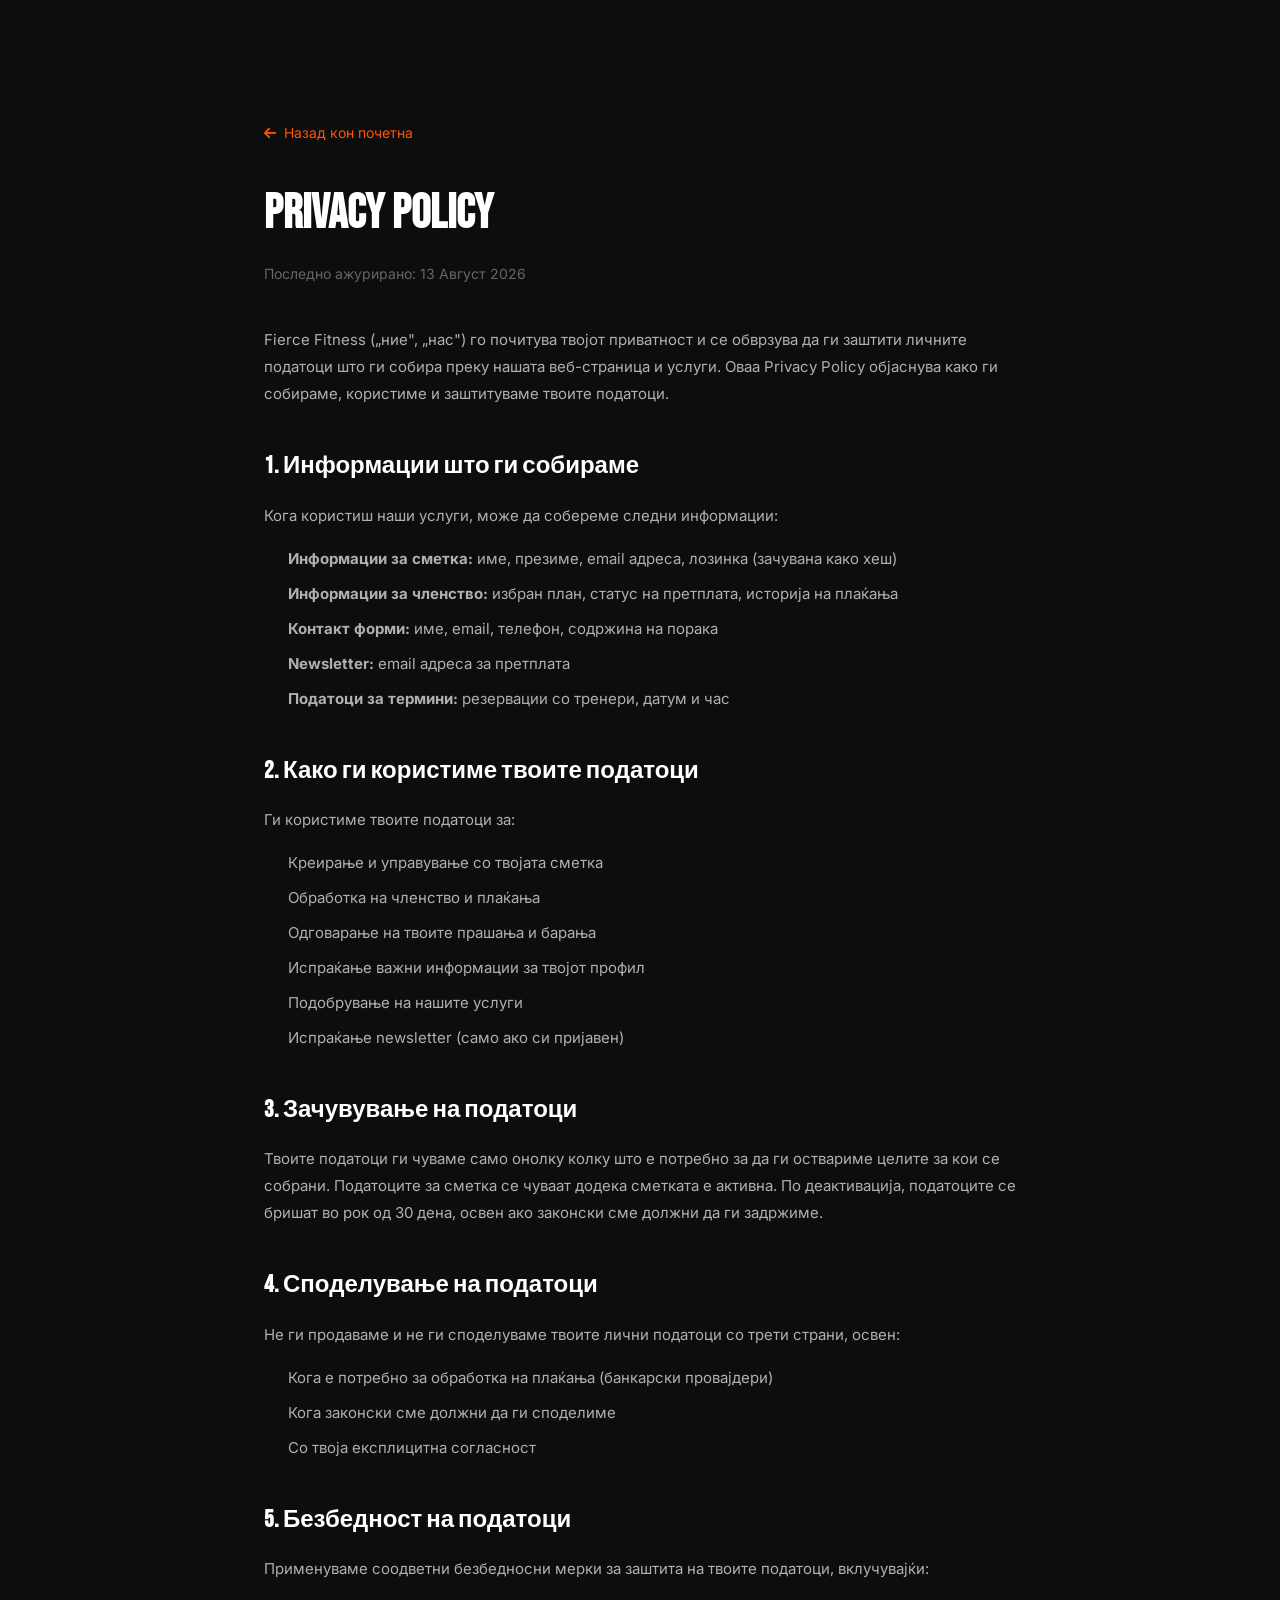
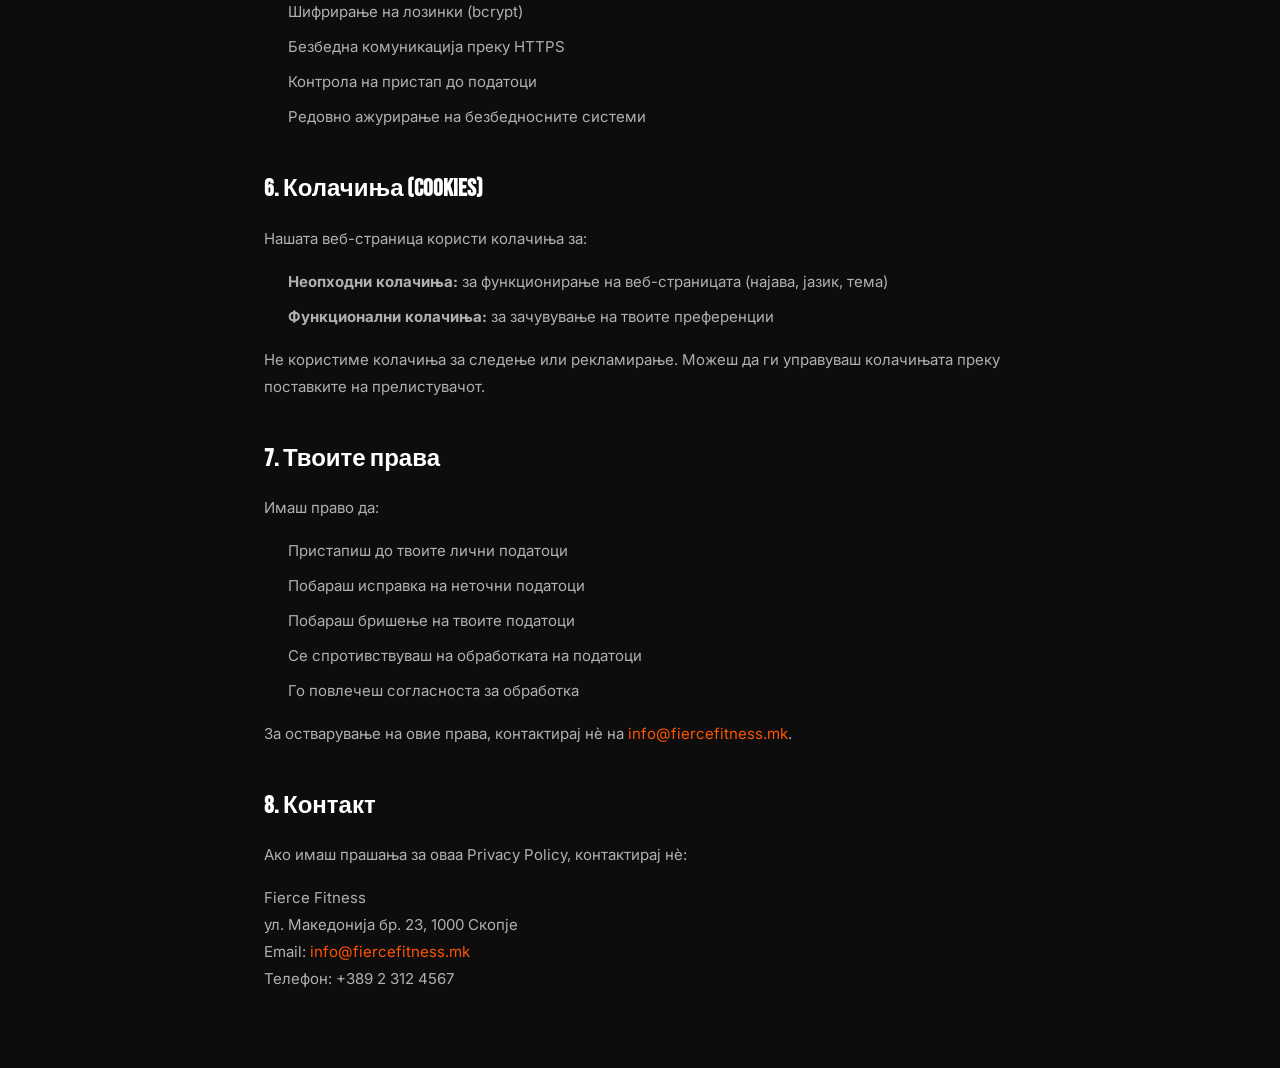
==== privacy-policy.html @ 776e54f4 "feat: security audit, FAQ, privacy policy, and frontend fixes - Fixed CORS/CSP for file:// and dev s" ====
<!DOCTYPE html>
<html lang="mk">
<head>
    <meta charset="UTF-8">
    <meta name="viewport" content="width=device-width, initial-scale=1.0">
    <title>Privacy Policy | Fierce Fitness</title>
    <meta name="description" content="Privacy Policy - Fierce Fitness Скопје">
    <link rel="preconnect" href="https://fonts.googleapis.com">
    <link rel="preconnect" href="https://fonts.gstatic.com" crossorigin>
    <link href="https://fonts.googleapis.com/css2?family=Bebas+Neue&family=Inter:wght@300;400;500;600;700&family=Poppins:wght@300;400;500;600;700;800;900&display=swap" rel="stylesheet">
    <link rel="stylesheet" href="https://cdnjs.cloudflare.com/ajax/libs/font-awesome/6.5.1/css/all.min.css">
    <link rel="stylesheet" href="style.css">
    <style>
        .privacy-page {
            min-height: 100vh;
            padding: 120px 0 60px;
            background: var(--bg-primary);
        }
        .privacy-content {
            max-width: 800px;
            margin: 0 auto;
            padding: 0 24px;
        }
        .privacy-content h1 {
            font-family: var(--font-heading);
            font-size: clamp(2rem, 5vw, 3rem);
            color: var(--text-primary);
            margin-bottom: 8px;
        }
        .privacy-content .last-updated {
            color: var(--text-muted);
            font-size: 14px;
            margin-bottom: 40px;
        }
        .privacy-content h2 {
            font-family: var(--font-heading);
            font-size: 1.5rem;
            color: var(--text-primary);
            margin-top: 40px;
            margin-bottom: 16px;
        }
        .privacy-content p {
            color: var(--text-secondary);
            font-size: 15px;
            line-height: 1.8;
            margin-bottom: 16px;
        }
        .privacy-content ul {
            color: var(--text-secondary);
            font-size: 15px;
            line-height: 1.8;
            margin-bottom: 16px;
            padding-left: 24px;
        }
        .privacy-content ul li {
            margin-bottom: 8px;
        }
        .privacy-content a {
            color: var(--accent);
            text-decoration: none;
        }
        .privacy-content a:hover {
            text-decoration: underline;
        }
        .privacy-back {
            display: inline-flex;
            align-items: center;
            gap: 8px;
            color: var(--text-secondary);
            text-decoration: none;
            font-size: 14px;
            margin-bottom: 32px;
            transition: color 0.3s ease;
        }
        .privacy-back:hover {
            color: var(--accent);
        }
    </style>
</head>
<body>
    <div class="privacy-page">
        <div class="privacy-content">
            <a href="index.html" class="privacy-back"><i class="fas fa-arrow-left"></i> Назад кон почетна</a>
            <h1>Privacy Policy</h1>
            <p class="last-updated">Последно ажурирано: 13 Август 2026</p>

            <p>Fierce Fitness („ние", „нас") го почитува твојот приватност и се обврзува да ги заштити личните податоци што ги собира преку нашата веб-страница и услуги. Оваа Privacy Policy објаснува како ги собираме, користиме и заштитуваме твоите податоци.</p>

            <h2>1. Информации што ги собираме</h2>
            <p>Кога користиш наши услуги, може да собереме следни информации:</p>
            <ul>
                <li><strong>Информации за сметка:</strong> име, презиме, email адреса, лозинка (зачувана како хеш)</li>
                <li><strong>Информации за членство:</strong> избран план, статус на претплата, историја на плаќања</li>
                <li><strong>Контакт форми:</strong> име, email, телефон, содржина на порака</li>
                <li><strong>Newsletter:</strong> email адреса за претплата</li>
                <li><strong>Податоци за термини:</strong> резервации со тренери, датум и час</li>
            </ul>

            <h2>2. Како ги користиме твоите податоци</h2>
            <p>Ги користиме твоите податоци за:</p>
            <ul>
                <li>Креирање и управување со твојата сметка</li>
                <li>Обработка на членство и плаќања</li>
                <li>Одговарање на твоите прашања и барања</li>
                <li>Испраќање важни информации за твојот профил</li>
                <li>Подобрување на нашите услуги</li>
                <li>Испраќање newsletter (само ако си пријавен)</li>
            </ul>

            <h2>3. Зачувување на податоци</h2>
            <p>Твоите податоци ги чуваме само онолку колку што е потребно за да ги оствариме целите за кои се собрани. Податоците за сметка се чуваат додека сметката е активна. По деактивација, податоците се бришат во рок од 30 дена, освен ако законски сме должни да ги задржиме.</p>

            <h2>4. Споделување на податоци</h2>
            <p>Не ги продаваме и не ги споделуваме твоите лични податоци со трети страни, освен:</p>
            <ul>
                <li>Кога е потребно за обработка на плаќања (банкарски провајдери)</li>
                <li>Кога законски сме должни да ги споделиме</li>
                <li>Со твоја експлицитна согласност</li>
            </ul>

            <h2>5. Безбедност на податоци</h2>
            <p>Применуваме соодветни безбедносни мерки за заштита на твоите податоци, вклучувајќи:</p>
            <ul>
                <li>Шифрирање на лозинки (bcrypt)</li>
                <li>Безбедна комуникација преку HTTPS</li>
                <li>Контрола на пристап до податоци</li>
                <li>Редовно ажурирање на безбедносните системи</li>
            </ul>

            <h2>6. Колачиња (Cookies)</h2>
            <p>Нашата веб-страница користи колачиња за:</p>
            <ul>
                <li><strong>Неопходни колачиња:</strong> за функционирање на веб-страницата (најава, јазик, тема)</li>
                <li><strong>Функционални колачиња:</strong> за зачувување на твоите преференции</li>
            </ul>
            <p>Не користиме колачиња за следење или рекламирање. Можеш да ги управуваш колачињата преку поставките на прелистувачот.</p>

            <h2>7. Твоите права</h2>
            <p>Имаш право да:</p>
            <ul>
                <li>Пристапиш до твоите лични податоци</li>
                <li>Побараш исправка на неточни податоци</li>
                <li>Побараш бришење на твоите податоци</li>
                <li>Се спротивствуваш на обработката на податоци</li>
                <li>Го повлечеш согласноста за обработка</li>
            </ul>
            <p>За остварување на овие права, контактирај нè на <a href="mailto:info@fiercefitness.mk">info@fiercefitness.mk</a>.</p>

            <h2>8. Контакт</h2>
            <p>Ако имаш прашања за оваа Privacy Policy, контактирај нè:</p>
            <p>
                Fierce Fitness<br>
                ул. Македонија бр. 23, 1000 Скопје<br>
                Email: <a href="mailto:info@fiercefitness.mk">info@fiercefitness.mk</a><br>
                Телефон: +389 2 312 4567
            </p>
        </div>
    </div>
</body>
</html>
---- style.css ----
/* ============================================
   FIERCE FITNESS - Main Stylesheet
   ============================================ */

/* --- CSS Variables --- */
:root {
    --bg-primary: #0d0d0d;
    --bg-secondary: #111111;
    --bg-card: #1a1a1a;
    --bg-card-hover: #222222;
    --accent: #ff5400;
    --accent-light: #ff6b00;
    --accent-glow: rgba(255, 84, 0, 0.3);
    --accent-glow-strong: rgba(255, 84, 0, 0.5);
    --text-primary: #ffffff;
    --text-secondary: #b0b0b0;
    --text-muted: #666666;
    --border: #2a2a2a;
    --border-light: #333333;
    --font-heading: 'Bebas Neue', 'Poppins', sans-serif;
    --font-body: 'Inter', 'Poppins', sans-serif;
    --font-accent: 'Poppins', sans-serif;
    --transition-smooth: all 0.3s cubic-bezier(0.4, 0, 0.2, 1);
    --transition-bounce: all 0.4s cubic-bezier(0.34, 1.56, 0.64, 1);
    --shadow-sm: 0 2px 8px rgba(0, 0, 0, 0.3);
    --shadow-md: 0 4px 20px rgba(0, 0, 0, 0.4);
    --shadow-lg: 0 8px 40px rgba(0, 0, 0, 0.5);
    --shadow-accent: 0 4px 20px rgba(255, 84, 0, 0.25);
    --radius-sm: 8px;
    --radius-md: 12px;
    --radius-lg: 16px;
    --radius-xl: 24px;
    --overlay-bg: rgba(13, 13, 13, 0.95);
    --overlay-heavy: rgba(13, 13, 13, 0.88);
    --overlay-medium: rgba(13, 13, 13, 0.82);
    --overlay-light: rgba(13, 13, 13, 0.72);
    --overlay-card: rgba(13, 13, 13, 0.85);
    --overlay-gradient-program: rgba(13, 13, 13, 0.92);
    --overlay-gradient-blog: rgba(13, 13, 13, 0.88);
    --nav-scrolled-bg: rgba(13, 13, 13, 0.92);
    --mobile-menu-bg: rgba(13, 13, 13, 0.97);
}

/* --- Light Mode Variables --- */
body.light-mode {
    --bg-primary: #f8f8f6;
    --bg-secondary: #f0efeb;
    --bg-card: #ffffff;
    --bg-card-hover: #f5f5f3;
    --text-primary: #1a1a1a;
    --text-secondary: #555555;
    --text-muted: #888888;
    --border: #e0ddd8;
    --border-light: #d0cdc8;
    --shadow-sm: 0 2px 8px rgba(0, 0, 0, 0.08);
    --shadow-md: 0 4px 20px rgba(0, 0, 0, 0.1);
    --shadow-lg: 0 8px 40px rgba(0, 0, 0, 0.12);
    --shadow-accent: 0 4px 20px rgba(255, 84, 0, 0.15);
    --overlay-bg: rgba(248, 248, 246, 0.95);
    --overlay-heavy: rgba(248, 248, 246, 0.88);
    --overlay-medium: rgba(248, 248, 246, 0.82);
    --overlay-light: rgba(248, 248, 246, 0.72);
    --overlay-card: rgba(248, 248, 246, 0.85);
    --overlay-gradient-program: rgba(248, 248, 246, 0.92);
    --overlay-gradient-blog: rgba(248, 248, 246, 0.88);
    --nav-scrolled-bg: rgba(248, 248, 246, 0.92);
    --mobile-menu-bg: rgba(248, 248, 246, 0.97);
}

/* --- Reset & Base --- */
*, *::before, *::after {
    margin: 0;
    padding: 0;
    box-sizing: border-box;
}

html {
    scroll-behavior: smooth;
    font-size: 16px;
    scrollbar-width: thin;
    scrollbar-color: var(--accent) var(--bg-secondary);
}

html::-webkit-scrollbar {
    width: 8px;
}

html::-webkit-scrollbar-track {
    background: var(--bg-secondary);
}

html::-webkit-scrollbar-thumb {
    background: var(--accent);
    border-radius: 4px;
}

body {
    font-family: var(--font-body);
    background: var(--bg-primary);
    color: var(--text-primary);
    line-height: 1.6;
    overflow-x: hidden;
    -webkit-font-smoothing: antialiased;
    -moz-osx-font-smoothing: grayscale;
    transition: background-color 0.4s ease, color 0.4s ease;
}

/* Google Translate forces top:40px on body — prevent layout shift */
body.top-reset {
    top: 0 !important;
}

/* Hide default Google Translate widget */
.goog-te-banner-frame,
.goog-te-banner-frame-top {
    display: none !important;
}

body {
    top: 0 !important;
}

.goog-te-gadget {
    display: none !important;
}

.goog-te-combo {
    position: absolute;
    left: -9999px;
    opacity: 0;
}

#google_translate_element {
    display: none;
}

a {
    text-decoration: none;
    color: inherit;
}

ul {
    list-style: none;
}

img {
    max-width: 100%;
    height: auto;
    display: block;
}

button {
    border: none;
    outline: none;
    cursor: pointer;
    font-family: inherit;
    background: none;
}

input, textarea {
    font-family: inherit;
    outline: none;
}

.container {
    max-width: 1280px;
    margin: 0 auto;
    padding: 0 24px;
}

.section {
    padding: 100px 0;
    position: relative;
}

.text-accent {
    color: var(--accent);
}

/* --- Loading Screen --- */
.loader {
    position: fixed;
    inset: 0;
    background: var(--bg-primary);
    z-index: 9999;
    display: flex;
    align-items: center;
    justify-content: center;
    transition: opacity 0.5s ease, visibility 0.5s ease;
}

.loader.hidden {
    opacity: 0;
    visibility: hidden;
    pointer-events: none;
}

.loader-inner {
    text-align: center;
}

.loader-flame {
    font-size: 48px;
    color: var(--accent);
    animation: loaderFlame 1s ease-in-out infinite alternate;
    margin-bottom: 16px;
}

@keyframes loaderFlame {
    0% {
        transform: scale(1);
        opacity: 0.8;
    }
    100% {
        transform: scale(1.15);
        opacity: 1;
    }
}

.loader-text {
    font-family: var(--font-heading);
    font-size: 32px;
    letter-spacing: 6px;
    color: var(--text-primary);
    margin-bottom: 24px;
}

.loader-bar {
    width: 200px;
    height: 3px;
    background: var(--border);
    border-radius: 3px;
    overflow: hidden;
    margin: 0 auto;
}

.loader-bar-fill {
    height: 100%;
    width: 0%;
    background: linear-gradient(90deg, var(--accent), var(--accent-light));
    border-radius: 3px;
    animation: loaderFill 0.8s ease-out forwards;
}

@keyframes loaderFill {
    to {
        width: 100%;
    }
}

/* --- Custom Cursor --- */
.cursor {
    width: 8px;
    height: 8px;
    background: var(--accent);
    border-radius: 50%;
    position: fixed;
    top: 0;
    left: 0;
    pointer-events: none;
    z-index: 9999;
    transition: transform 0.15s ease, opacity 0.15s ease;
    mix-blend-mode: difference;
}

.cursor-follower {
    width: 36px;
    height: 36px;
    border: 1.5px solid var(--accent);
    border-radius: 50%;
    position: fixed;
    top: 0;
    left: 0;
    pointer-events: none;
    z-index: 9998;
    transition: transform 0.08s ease, width 0.3s ease, height 0.3s ease, border-color 0.3s ease;
    transform: translate(-50%, -50%);
}

.cursor-follower.hover {
    width: 56px;
    height: 56px;
    border-color: var(--accent-light);
    background: rgba(255, 84, 0, 0.08);
}

@media (pointer: coarse) {
    .cursor, .cursor-follower {
        display: none;
    }
}

/* --- Cookie Banner --- */
.cookie-banner {
    position: fixed;
    bottom: 0;
    left: 0;
    right: 0;
    background: var(--overlay-bg);
    backdrop-filter: blur(20px);
    -webkit-backdrop-filter: blur(20px);
    border-top: 1px solid var(--border);
    z-index: 9000;
    padding: 20px 0;
    transform: translateY(100%);
    transition: transform 0.5s cubic-bezier(0.4, 0, 0.2, 1);
}

.cookie-banner.show {
    transform: translateY(0);
}

.cookie-content {
    max-width: 1280px;
    margin: 0 auto;
    padding: 0 24px;
    display: flex;
    align-items: center;
    justify-content: space-between;
    gap: 24px;
    flex-wrap: wrap;
}

.cookie-text {
    display: flex;
    align-items: center;
    gap: 12px;
    flex: 1;
}

.cookie-text i {
    font-size: 24px;
    color: var(--accent);
    flex-shrink: 0;
}

.cookie-text p {
    font-size: 14px;
    color: var(--text-secondary);
    line-height: 1.5;
}

.cookie-buttons {
    display: flex;
    gap: 12px;
    flex-shrink: 0;
}

.btn-cookie {
    padding: 10px 24px;
    border-radius: var(--radius-sm);
    font-size: 14px;
    font-weight: 600;
    cursor: pointer;
    transition: var(--transition-smooth);
}

.btn-cookie-accept {
    background: var(--accent);
    color: white;
}

.btn-cookie-accept:hover {
    background: var(--accent-light);
    box-shadow: var(--shadow-accent);
    transform: translateY(-2px);
}

.btn-cookie-decline {
    background: transparent;
    color: var(--text-secondary);
    border: 1px solid var(--border);
}

.btn-cookie-decline:hover {
    border-color: var(--text-secondary);
    color: var(--text-primary);
}

/* --- Navbar --- */
.navbar {
    position: fixed;
    top: 0;
    left: 0;
    right: 0;
    z-index: 1000;
    padding: 20px 0;
    transition: all 0.4s cubic-bezier(0.4, 0, 0.2, 1);
}

.navbar.scrolled {
    background: var(--nav-scrolled-bg);
    backdrop-filter: blur(20px);
    -webkit-backdrop-filter: blur(20px);
    padding: 12px 0;
    border-bottom: 1px solid var(--border);
}

.nav-container {
    max-width: 1280px;
    margin: 0 auto;
    padding: 0 24px;
    display: flex;
    align-items: center;
    justify-content: space-between;
}

.nav-logo {
    display: flex;
    align-items: center;
    gap: 10px;
    font-family: var(--font-heading);
    font-size: 24px;
    letter-spacing: 3px;
    color: var(--text-primary);
    transition: var(--transition-smooth);
}

.logo-flame {
    color: var(--accent);
    font-size: 22px;
    animation: flameFlicker 2s ease-in-out infinite alternate;
}

@keyframes flameFlicker {
    0% {
        filter: brightness(1);
        transform: scale(1);
    }
    50% {
        filter: brightness(1.2);
        transform: scale(1.05);
    }
    100% {
        filter: brightness(1);
        transform: scale(1);
    }
}

.nav-menu {
    display: flex;
    align-items: center;
    gap: 32px;
}

.nav-link {
    font-size: 14px;
    font-weight: 500;
    color: var(--text-secondary);
    position: relative;
    padding: 4px 0;
    transition: color 0.3s ease;
}

.nav-link::after {
    content: '';
    position: absolute;
    bottom: -2px;
    left: 0;
    width: 0;
    height: 2px;
    background: var(--accent);
    transition: width 0.3s cubic-bezier(0.4, 0, 0.2, 1);
    border-radius: 1px;
}

.nav-link:hover,
.nav-link.active {
    color: var(--text-primary);
}

.nav-link:hover::after,
.nav-link.active::after {
    width: 100%;
}

.nav-actions {
    display: flex;
    align-items: center;
    gap: 12px;
}

/* CTA Nav Button */
.btn-nav-cta {
    display: inline-flex;
    align-items: center;
    padding: 10px 24px;
    background: var(--accent);
    color: white;
    font-size: 13px;
    font-weight: 600;
    border-radius: var(--radius-sm);
    transition: var(--transition-smooth);
}

.btn-nav-cta:hover {
    background: var(--accent-light);
    box-shadow: var(--shadow-accent);
    transform: translateY(-2px);
}

/* Hamburger */
.hamburger {
    display: none;
    flex-direction: column;
    gap: 5px;
    cursor: pointer;
    padding: 4px;
    z-index: 1001;
}

.hamburger span {
    display: block;
    width: 24px;
    height: 2px;
    background: var(--text-primary);
    border-radius: 2px;
    transition: var(--transition-smooth);
    transform-origin: center;
}

.hamburger.active span:nth-child(1) {
    transform: rotate(45deg) translate(5px, 5px);
}

.hamburger.active span:nth-child(2) {
    opacity: 0;
    transform: scaleX(0);
}

.hamburger.active span:nth-child(3) {
    transform: rotate(-45deg) translate(5px, -5px);
}

/* --- Buttons --- */
.btn {
    display: inline-flex;
    align-items: center;
    justify-content: center;
    gap: 8px;
    padding: 14px 32px;
    font-size: 15px;
    font-weight: 600;
    font-family: var(--font-accent);
    border-radius: var(--radius-sm);
    cursor: pointer;
    position: relative;
    overflow: hidden;
    transition: var(--transition-smooth);
}

.btn::before {
    content: '';
    position: absolute;
    width: 0;
    height: 0;
    background: rgba(255, 255, 255, 0.2);
    border-radius: 50%;
    transform: translate(-50%, -50%);
    transition: width 0.6s ease, height 0.6s ease;
}

.btn-ripple::before {
    width: 300px;
    height: 300px;
}

.btn-primary {
    background: var(--accent);
    color: white;
    border: 2px solid var(--accent);
}

.btn-primary:hover {
    background: var(--accent-light);
    border-color: var(--accent-light);
    box-shadow: 0 0 30px rgba(255, 84, 0, 0.35);
    transform: translateY(-3px);
}

.btn-outline {
    background: transparent;
    color: var(--text-primary);
    border: 2px solid var(--border-light);
}

.btn-outline:hover {
    border-color: var(--accent);
    color: var(--accent);
    box-shadow: 0 0 20px rgba(255, 84, 0, 0.15);
    transform: translateY(-3px);
}

/* --- Hero Section --- */
.hero {
    position: relative;
    min-height: 100vh;
    display: flex;
    align-items: center;
    overflow: hidden;
}

.hero-bg {
    position: absolute;
    inset: 0;
}

.hero-img {
    width: 100%;
    height: 100%;
    object-fit: cover;
}

.hero-overlay {
    position: absolute;
    inset: 0;
    background: linear-gradient(
            135deg,
            var(--overlay-heavy) 0%,
            var(--overlay-light) 50%,
            var(--overlay-medium) 100%
    );
}

.hero-gradient-spotlight {
    position: absolute;
    inset: 0;
    background: radial-gradient(circle 400px at 50% 50%, rgba(255, 84, 0, 0.06) 0%, transparent 70%);
    pointer-events: none;
    transition: background 0.1s linear;
}

.hero-content {
    position: relative;
    z-index: 2;
    max-width: 1280px;
    margin: 0 auto;
    padding: 0 24px;
    padding-top: 80px;
}

.hero-badge {
    display: inline-flex;
    align-items: center;
    gap: 8px;
    background: rgba(255, 84, 0, 0.12);
    border: 1px solid rgba(255, 84, 0, 0.25);
    padding: 8px 18px;
    border-radius: 30px;
    font-size: 13px;
    font-weight: 500;
    color: var(--accent-light);
    margin-bottom: 28px;
}

.hero-badge i {
    font-size: 14px;
}

.hero-title {
    font-family: var(--font-heading);
    font-size: clamp(48px, 8vw, 96px);
    line-height: 1;
    letter-spacing: 3px;
    margin-bottom: 24px;
    max-width: 800px;
}

.hero-description {
    font-size: 17px;
    color: var(--text-secondary);
    max-width: 560px;
    margin-bottom: 36px;
    line-height: 1.7;
}

.hero-buttons {
    display: flex;
    gap: 16px;
    margin-bottom: 40px;
    flex-wrap: wrap;
}

.hero-location {
    display: flex;
    align-items: center;
    gap: 10px;
    color: var(--text-muted);
    font-size: 14px;
}

.hero-location i {
    color: var(--accent);
}

.hero-scroll-indicator {
    position: absolute;
    bottom: 40px;
    left: 50%;
    transform: translateX(-50%);
    z-index: 2;
    animation: scrollBounce 2s ease-in-out infinite;
}

.scroll-mouse {
    width: 24px;
    height: 38px;
    border: 2px solid var(--text-muted);
    border-radius: 12px;
    display: flex;
    justify-content: center;
    padding-top: 6px;
}

.scroll-wheel {
    width: 3px;
    height: 8px;
    background: var(--accent);
    border-radius: 3px;
    animation: scrollWheel 1.5s ease-in-out infinite;
}

@keyframes scrollBounce {
    0%, 100% {
        transform: translateX(-50%) translateY(0);
    }
    50% {
        transform: translateX(-50%) translateY(8px);
    }
}

@keyframes scrollWheel {
    0% {
        opacity: 1;
        transform: translateY(0);
    }
    100% {
        opacity: 0;
        transform: translateY(8px);
    }
}

/* --- Section Headers --- */
.section-tag {
    display: inline-block;
    font-family: var(--font-accent);
    font-size: 13px;
    font-weight: 700;
    letter-spacing: 3px;
    color: var(--accent);
    text-transform: uppercase;
    margin-bottom: 12px;
}

.section-title {
    font-family: var(--font-heading);
    font-size: clamp(36px, 5vw, 56px);
    letter-spacing: 2px;
    line-height: 1.1;
    margin-bottom: 16px;
}

.section-subtitle {
    font-size: 16px;
    color: var(--text-secondary);
    max-width: 500px;
}

.section-header {
    text-align: center;
    margin-bottom: 60px;
}

.section-header .section-subtitle {
    margin: 0 auto;
}

/* --- About Section --- */
.about-grid {
    display: grid;
    grid-template-columns: 1fr 1fr;
    gap: 60px;
    align-items: center;
    margin-bottom: 80px;
}

.about-image {
    position: relative;
    border-radius: var(--radius-lg);
    overflow: hidden;
}

.about-image img {
    width: 100%;
    height: 450px;
    object-fit: cover;
    transition: transform 0.6s cubic-bezier(0.4, 0, 0.2, 1);
}

.about-image:hover img {
    transform: scale(1.05);
}

.about-image-badge {
    position: absolute;
    bottom: 20px;
    right: 20px;
    background: var(--accent);
    color: white;
    padding: 16px 20px;
    border-radius: var(--radius-md);
    text-align: center;
    box-shadow: var(--shadow-accent);
}

.badge-number {
    display: block;
    font-family: var(--font-heading);
    font-size: 36px;
    line-height: 1;
    letter-spacing: 1px;
}

.badge-text {
    font-size: 12px;
    font-weight: 500;
    opacity: 0.9;
}

.about-content {
    padding: 20px 0;
}

.about-text {
    font-size: 15px;
    color: var(--text-secondary);
    line-height: 1.8;
    margin-bottom: 16px;
}

/* Stats Grid */
.stats-grid {
    display: grid;
    grid-template-columns: repeat(4, 1fr);
    gap: 24px;
}

.stat-card {
    background: var(--bg-card);
    border: 1px solid var(--border);
    border-radius: var(--radius-md);
    padding: 32px 24px;
    text-align: center;
    transition: var(--transition-smooth);
}

.stat-card:hover {
    border-color: var(--accent);
    transform: translateY(-4px);
    box-shadow: 0 8px 30px rgba(255, 84, 0, 0.1);
}

.stat-icon {
    width: 48px;
    height: 48px;
    margin: 0 auto 16px;
    display: flex;
    align-items: center;
    justify-content: center;
    background: rgba(255, 84, 0, 0.1);
    border-radius: 12px;
    color: var(--accent);
    font-size: 20px;
}

.stat-number {
    font-family: var(--font-heading);
    font-size: 42px;
    letter-spacing: 1px;
    color: var(--text-primary);
    display: inline;
}

.stat-suffix {
    font-family: var(--font-heading);
    font-size: 42px;
    color: var(--accent);
    display: inline;
}

.stat-label {
    font-size: 14px;
    color: var(--text-muted);
    margin-top: 8px;
}

/* --- Programs Section --- */
.programs {
    background: var(--bg-secondary);
}

.programs-slider {
    overflow: hidden;
    position: relative;
}

.programs-track {
    display: flex;
    gap: 24px;
    transition: transform 0.5s cubic-bezier(0.4, 0, 0.2, 1);
}

.program-card {
    min-width: calc(25% - 18px);
    background: var(--bg-card);
    border-radius: var(--radius-lg);
    overflow: hidden;
    border: 1px solid var(--border);
    transition: var(--transition-smooth);
}

.program-card:hover {
    transform: translateY(-8px);
    box-shadow: var(--shadow-lg);
    border-color: var(--border-light);
}

.program-image {
    position: relative;
    overflow: hidden;
    height: 220px;
}

.program-image img {
    width: 100%;
    height: 100%;
    object-fit: cover;
    transition: transform 0.6s cubic-bezier(0.4, 0, 0.2, 1);
}

.program-card:hover .program-image img {
    transform: scale(1.08);
}

.program-overlay {
    position: absolute;
    inset: 0;
    background: linear-gradient(to top, var(--overlay-gradient-program) 0%, transparent 60%);
    display: flex;
    align-items: flex-end;
    justify-content: center;
    padding-bottom: 20px;
    opacity: 0;
    transition: opacity 0.4s ease;
}

.program-card:hover .program-overlay {
    opacity: 1;
}

.program-more {
    color: var(--accent);
    font-size: 14px;
    font-weight: 600;
    cursor: pointer;
    transition: var(--transition-smooth);
}

.program-more:hover {
    letter-spacing: 1px;
}

.program-info {
    padding: 24px;
}

.program-info h3 {
    font-family: var(--font-heading);
    font-size: 24px;
    letter-spacing: 1px;
    margin-bottom: 8px;
}

.program-info p {
    font-size: 14px;
    color: var(--text-secondary);
    line-height: 1.6;
}

/* Slider Controls */
.slider-controls {
    display: flex;
    align-items: center;
    justify-content: center;
    gap: 20px;
    margin-top: 40px;
}

.slider-btn {
    width: 44px;
    height: 44px;
    display: flex;
    align-items: center;
    justify-content: center;
    border: 1px solid var(--border);
    border-radius: 50%;
    color: var(--text-secondary);
    font-size: 14px;
    transition: var(--transition-smooth);
}

.slider-btn:hover {
    border-color: var(--accent);
    color: var(--accent);
    background: rgba(255, 84, 0, 0.08);
}

.slider-dots {
    display: flex;
    gap: 8px;
}

.slider-dot {
    width: 8px;
    height: 8px;
    border-radius: 50%;
    background: var(--border-light);
    cursor: pointer;
    transition: var(--transition-smooth);
}

.slider-dot.active {
    background: var(--accent);
    width: 24px;
    border-radius: 4px;
}

/* --- Trainers Section --- */
.trainers-grid {
    display: grid;
    grid-template-columns: repeat(4, 1fr);
    gap: 24px;
}

.trainer-card {
    background: var(--bg-card);
    border: 1px solid var(--border);
    border-radius: var(--radius-lg);
    overflow: hidden;
    transition: var(--transition-smooth);
}

.trainer-card:hover {
    transform: translateY(-8px);
    box-shadow: var(--shadow-lg);
    border-color: var(--border-light);
}

.trainer-image {
    position: relative;
    overflow: hidden;
    height: 280px;
}

.trainer-image img {
    width: 100%;
    height: 100%;
    object-fit: cover;
    transition: transform 0.6s cubic-bezier(0.4, 0, 0.2, 1);
}

.trainer-card:hover .trainer-image img {
    transform: scale(1.08);
}

.trainer-socials {
    position: absolute;
    bottom: -50px;
    left: 50%;
    transform: translateX(-50%);
    display: flex;
    gap: 12px;
    transition: bottom 0.4s cubic-bezier(0.4, 0, 0.2, 1);
}

.trainer-card:hover .trainer-socials {
    bottom: 16px;
}

.trainer-socials a {
    width: 36px;
    height: 36px;
    display: flex;
    align-items: center;
    justify-content: center;
    background: var(--overlay-card);
    backdrop-filter: blur(8px);
    border-radius: 50%;
    color: white;
    font-size: 14px;
    transition: var(--transition-smooth);
}

.trainer-socials a:hover {
    background: var(--accent);
    transform: translateY(-3px);
}

.trainer-info {
    padding: 20px;
}

.trainer-info h3 {
    font-family: var(--font-heading);
    font-size: 22px;
    letter-spacing: 1px;
    margin-bottom: 4px;
}

.trainer-role {
    font-size: 13px;
    font-weight: 600;
    color: var(--accent);
    display: block;
    margin-bottom: 6px;
}

.trainer-spec {
    font-size: 13px;
    color: var(--text-muted);
}

/* --- Pricing Section --- */
.pricing {
    background: var(--bg-secondary);
}

.pricing-grid {
    display: grid;
    grid-template-columns: repeat(3, 1fr);
    gap: 24px;
    align-items: start;
}

.pricing-card {
    background: var(--bg-card);
    border: 1px solid var(--border);
    border-radius: var(--radius-lg);
    padding: 40px 32px;
    transition: var(--transition-smooth);
    position: relative;
}

.pricing-card:hover {
    transform: translateY(-8px);
    box-shadow: var(--shadow-lg);
}

.pricing-popular {
    border-color: var(--accent);
    box-shadow: var(--shadow-accent);
    animation: premiumGlow 3s ease-in-out infinite;
}

@keyframes premiumGlow {
    0%, 100% {
        box-shadow: 0 0 20px rgba(255, 84, 0, 0.15);
    }
    50% {
        box-shadow: 0 0 35px rgba(255, 84, 0, 0.25);
    }
}

.pricing-badge {
    position: absolute;
    top: -12px;
    left: 50%;
    transform: translateX(-50%);
    background: var(--accent);
    color: white;
    padding: 6px 20px;
    border-radius: 20px;
    font-size: 12px;
    font-weight: 700;
    letter-spacing: 1px;
    white-space: nowrap;
}

.pricing-header {
    text-align: center;
    margin-bottom: 32px;
    padding-bottom: 24px;
    border-bottom: 1px solid var(--border);
}

.pricing-name {
    font-family: var(--font-heading);
    font-size: 28px;
    letter-spacing: 2px;
    margin-bottom: 12px;
}

.pricing-price {
    display: flex;
    align-items: baseline;
    justify-content: center;
    gap: 4px;
}

.price-amount {
    font-family: var(--font-heading);
    font-size: 52px;
    line-height: 1;
    color: var(--text-primary);
}

.price-currency {
    font-size: 16px;
    color: var(--text-muted);
    font-weight: 500;
}

.price-period {
    font-size: 14px;
    color: var(--text-muted);
}

.pricing-features {
    margin-bottom: 32px;
}

.pricing-features li {
    display: flex;
    align-items: center;
    gap: 12px;
    padding: 10px 0;
    font-size: 14px;
    color: var(--text-secondary);
    border-bottom: 1px solid var(--border);
}

.pricing-features li:last-child {
    border-bottom: none;
}

.pricing-features li i.fa-check {
    color: var(--accent);
    font-size: 12px;
}

.pricing-features li i.fa-times {
    color: var(--text-muted);
    font-size: 12px;
}

.pricing-features li.disabled {
    opacity: 0.4;
}

.btn-pricing {
    width: 100%;
}

/* --- Blog Section --- */
.blog-grid {
    display: grid;
    grid-template-columns: 1fr 1fr;
    grid-template-rows: auto auto;
    gap: 24px;
}

.blog-card {
    background: var(--bg-card);
    border: 1px solid var(--border);
    border-radius: var(--radius-lg);
    overflow: hidden;
    transition: var(--transition-smooth);
}

.blog-card:hover {
    transform: translateY(-6px);
    box-shadow: var(--shadow-lg);
}

.blog-featured {
    grid-row: 1 / 3;
}

.blog-image {
    position: relative;
    overflow: hidden;
    height: 200px;
}

.blog-featured .blog-image {
    height: 320px;
}

.blog-image img {
    width: 100%;
    height: 100%;
    object-fit: cover;
    transition: transform 0.6s cubic-bezier(0.4, 0, 0.2, 1);
}

.blog-card:hover .blog-image img {
    transform: scale(1.06);
}

.blog-overlay {
    position: absolute;
    inset: 0;
    background: linear-gradient(to top, var(--overlay-gradient-blog) 0%, transparent 50%);
    display: flex;
    align-items: flex-end;
    justify-content: center;
    padding-bottom: 24px;
    opacity: 0;
    transition: opacity 0.4s ease;
}

.blog-card:hover .blog-overlay {
    opacity: 1;
}

.blog-read-more {
    color: var(--accent);
    font-size: 14px;
    font-weight: 600;
    cursor: pointer;
}

.blog-category {
    position: absolute;
    top: 16px;
    left: 16px;
    background: var(--accent);
    color: white;
    padding: 4px 14px;
    border-radius: 20px;
    font-size: 12px;
    font-weight: 600;
}

.blog-content {
    padding: 20px;
}

.blog-meta {
    display: flex;
    gap: 16px;
    margin-bottom: 10px;
    font-size: 13px;
    color: var(--text-muted);
}

.blog-meta i {
    margin-right: 4px;
    color: var(--accent);
}

.blog-content h3 {
    font-family: var(--font-heading);
    font-size: 24px;
    letter-spacing: 1px;
    line-height: 1.2;
    margin-bottom: 8px;
}

.blog-content h4 {
    font-family: var(--font-heading);
    font-size: 20px;
    letter-spacing: 1px;
    line-height: 1.2;
}

.blog-content p {
    font-size: 14px;
    color: var(--text-secondary);
    line-height: 1.6;
}

/* --- Contact Section --- */
.contact {
    background: var(--bg-secondary);
}

.contact-grid {
    display: grid;
    grid-template-columns: 1fr 1fr;
    gap: 48px;
}

.contact-form {
    position: relative;
}

.form-group {
    position: relative;
    margin-bottom: 28px;
}

.form-group input,
.form-group textarea {
    width: 100%;
    background: transparent;
    border: none;
    border-bottom: 1px solid var(--border);
    padding: 16px 0 12px;
    font-size: 15px;
    color: var(--text-primary);
    transition: border-color 0.3s ease;
    resize: none;
}

.form-group textarea {
    min-height: 100px;
}

.form-group label {
    position: absolute;
    left: 0;
    top: 16px;
    font-size: 15px;
    color: var(--text-muted);
    pointer-events: none;
    transition: all 0.3s cubic-bezier(0.4, 0, 0.2, 1);
}

.form-group input:focus ~ label,
.form-group input:not(:placeholder-shown) ~ label,
.form-group textarea:focus ~ label,
.form-group textarea:not(:placeholder-shown) ~ label {
    top: -8px;
    font-size: 12px;
    color: var(--accent);
}

.form-line {
    position: absolute;
    bottom: 0;
    left: 0;
    width: 0;
    height: 2px;
    background: var(--accent);
    transition: width 0.4s cubic-bezier(0.4, 0, 0.2, 1);
}

.form-group input:focus ~ .form-line,
.form-group textarea:focus ~ .form-line {
    width: 100%;
}

.form-group.error input,
.form-group.error textarea {
    border-bottom-color: #e74c3c;
}

.form-group .error-message {
    font-size: 12px;
    color: #e74c3c;
    margin-top: 6px;
    display: none;
}

.form-group.error .error-message {
    display: block;
}

.btn-submit {
    width: 100%;
    margin-top: 8px;
}

.form-success {
    display: none;
    text-align: center;
    padding: 40px 20px;
    color: #2ecc71;
}

.form-success.show {
    display: block;
    animation: fadeInUp 0.5s ease;
}

.form-success i {
    font-size: 48px;
    margin-bottom: 16px;
}

.form-success p {
    color: var(--text-secondary);
    font-size: 15px;
}

/* Contact Info */
.contact-info-card {
    background: var(--bg-card);
    border: 1px solid var(--border);
    border-radius: var(--radius-lg);
    padding: 32px;
    margin-bottom: 24px;
}

.contact-info-item {
    display: flex;
    align-items: flex-start;
    gap: 16px;
    padding: 16px 0;
}

.contact-info-item:not(:last-child) {
    border-bottom: 1px solid var(--border);
}

.contact-info-icon {
    width: 40px;
    height: 40px;
    display: flex;
    align-items: center;
    justify-content: center;
    background: rgba(255, 84, 0, 0.1);
    border-radius: 10px;
    color: var(--accent);
    font-size: 16px;
    flex-shrink: 0;
}

.contact-info-item h4 {
    font-size: 14px;
    font-weight: 600;
    margin-bottom: 4px;
    color: var(--text-primary);
}

.contact-info-item p {
    font-size: 14px;
    color: var(--text-secondary);
    line-height: 1.5;
}

.contact-map {
    border-radius: var(--radius-lg);
    overflow: hidden;
    border: 1px solid var(--border);
}

/* --- Footer --- */
.footer {
    background: var(--bg-primary);
    border-top: 1px solid var(--border);
    padding: 60px 0 0;
}

.footer-grid {
    display: grid;
    grid-template-columns: 2fr 1fr 1.5fr;
    gap: 48px;
    margin-bottom: 48px;
}

.footer-logo {
    display: flex;
    align-items: center;
    gap: 10px;
    font-family: var(--font-heading);
    font-size: 22px;
    letter-spacing: 3px;
    margin-bottom: 16px;
}

.footer-logo i {
    color: var(--accent);
}

.footer-brand p {
    font-size: 14px;
    color: var(--text-secondary);
    line-height: 1.7;
    margin-bottom: 20px;
}

.footer-socials {
    display: flex;
    gap: 12px;
}

.footer-socials a {
    width: 40px;
    height: 40px;
    display: flex;
    align-items: center;
    justify-content: center;
    background: var(--bg-card);
    border: 1px solid var(--border);
    border-radius: 10px;
    color: var(--text-secondary);
    font-size: 16px;
    transition: var(--transition-smooth);
}

.footer-socials a:hover {
    background: var(--accent);
    border-color: var(--accent);
    color: white;
    transform: translateY(-3px);
}

.footer-links h4,
.footer-newsletter h4 {
    font-family: var(--font-heading);
    font-size: 18px;
    letter-spacing: 2px;
    margin-bottom: 20px;
}

.footer-links ul li {
    margin-bottom: 10px;
}

.footer-links ul a {
    font-size: 14px;
    color: var(--text-secondary);
    transition: color 0.3s ease;
    position: relative;
}

.footer-links ul a::after {
    content: '';
    position: absolute;
    bottom: -2px;
    left: 0;
    width: 0;
    height: 1px;
    background: var(--accent);
    transition: width 0.3s ease;
}

.footer-links ul a:hover {
    color: var(--accent);
}

.footer-links ul a:hover::after {
    width: 100%;
}

.footer-newsletter p {
    font-size: 14px;
    color: var(--text-secondary);
    margin-bottom: 16px;
}

.newsletter-form {
    display: flex;
    gap: 0;
    border: 1px solid var(--border);
    border-radius: var(--radius-sm);
    overflow: hidden;
    transition: border-color 0.3s ease;
}

.newsletter-form:focus-within {
    border-color: var(--accent);
}

.newsletter-form input {
    flex: 1;
    background: var(--bg-card);
    border: none;
    padding: 12px 16px;
    color: var(--text-primary);
    font-size: 14px;
}

.newsletter-form input::placeholder {
    color: var(--text-muted);
}

.newsletter-form button {
    background: var(--accent);
    color: white;
    padding: 12px 18px;
    font-size: 16px;
    transition: background 0.3s ease;
}

.newsletter-form button:hover {
    background: var(--accent-light);
}

.footer-bottom {
    border-top: 1px solid var(--border);
    padding: 20px 0;
    text-align: center;
}

.footer-bottom p {
    font-size: 13px;
    color: var(--text-muted);
}

/* --- Animations --- */
.animate-in {
    opacity: 0;
    transform: translateY(20px);
    transition: opacity 0.6s cubic-bezier(0.4, 0, 0.2, 1),
    transform 0.6s cubic-bezier(0.4, 0, 0.2, 1);
}

.animate-in.visible {
    opacity: 1;
    transform: translateY(0);
}

@keyframes fadeInUp {
    from {
        opacity: 0;
        transform: translateY(20px);
    }
    to {
        opacity: 1;
        transform: translateY(0);
    }
}

/* --- Responsive Design --- */
@media (max-width: 1024px) {
    .nav-menu {
        display: none;
        position: fixed;
        top: 0;
        left: 0;
        right: 0;
        bottom: 0;
        background: var(--mobile-menu-bg);
        backdrop-filter: blur(20px);
        flex-direction: column;
        justify-content: center;
        align-items: center;
        gap: 24px;
        z-index: 999;
    }

    .nav-menu.active {
        display: flex;
    }

    .nav-menu .nav-link {
        font-size: 24px;
        font-family: var(--font-heading);
        letter-spacing: 3px;
    }

    .hamburger {
        display: flex;
    }

    .btn-nav-cta {
        display: none;
    }

    .nav-actions {
        gap: 8px;
    }

    .auth-modal-content {
        margin: 16px;
        padding: 24px;
        max-height: 85vh;
    }

    .user-btn-label {
        display: none;
    }

    .user-btn {
        padding: 0;
        width: 38px;
        height: 38px;
        border-radius: 50%;
        justify-content: center;
    }

    .program-card {
        min-width: calc(50% - 12px);
    }

    .trainers-grid {
        grid-template-columns: repeat(2, 1fr);
    }

    .pricing-grid {
        grid-template-columns: 1fr;
        max-width: 420px;
        margin: 0 auto;
    }

    .blog-grid {
        grid-template-columns: 1fr;
    }

    .blog-featured {
        grid-row: auto;
    }

    .footer-grid {
        grid-template-columns: 1fr 1fr;
    }
}

@media (max-width: 768px) {
    .section {
        padding: 70px 0;
    }

    .about-grid {
        grid-template-columns: 1fr;
        gap: 40px;
    }

    .about-image img {
        height: 300px;
    }

    .stats-grid {
        grid-template-columns: repeat(2, 1fr);
        gap: 16px;
    }

    .program-card {
        min-width: calc(100% - 0px);
    }

    .contact-grid {
        grid-template-columns: 1fr;
    }

    .footer-grid {
        grid-template-columns: 1fr;
        gap: 32px;
    }

    .hero-title {
        font-size: clamp(36px, 10vw, 56px);
    }

    .hero-buttons {
        flex-direction: column;
        align-items: flex-start;
    }

    .cookie-content {
        flex-direction: column;
        text-align: center;
    }

    .cookie-text {
        flex-direction: column;
    }
}

@media (max-width: 480px) {
    .stats-grid {
        grid-template-columns: 1fr 1fr;
    }

    .stat-card {
        padding: 24px 16px;
    }

    .stat-number, .stat-suffix {
        font-size: 32px;
    }

    .trainers-grid {
        grid-template-columns: 1fr;
        max-width: 360px;
        margin: 0 auto;
    }

    .pricing-card {
        padding: 32px 24px;
    }
}

/* --- Ripple Effect --- */
.ripple {
    position: absolute;
    border-radius: 50%;
    background: rgba(255, 255, 255, 0.3);
    transform: scale(0);
    animation: rippleAnim 0.6s linear;
    pointer-events: none;
}

@keyframes rippleAnim {
    to {
        transform: scale(4);
        opacity: 0;
    }
}

/* Language transition */
[data-i18n] {
    transition: opacity 0.3s ease;
}

body.lang-switching [data-i18n] {
    opacity: 0.3;
}

/* --- Theme Toggle Button --- */
.theme-toggle {
    width: 36px;
    height: 36px;
    display: flex;
    align-items: center;
    justify-content: center;
    background: var(--bg-card);
    border: 1px solid var(--border);
    border-radius: 50%;
    color: var(--text-primary);
    font-size: 15px;
    cursor: pointer;
    transition: var(--transition-smooth);
    position: relative;
    overflow: hidden;
}

.theme-toggle:hover {
    border-color: var(--accent);
    color: var(--accent);
    background: rgba(255, 84, 0, 0.08);
}

.theme-toggle i {
    transition: transform 0.4s cubic-bezier(0.4, 0, 0.2, 1), opacity 0.3s ease;
}

.theme-toggle.switching i {
    transform: rotate(180deg) scale(0);
    opacity: 0;
}

/* --- Newsletter Success Animation --- */
.newsletter-form {
    position: relative;
}

.newsletter-success {
    position: absolute;
    right: 0;
    top: 0;
    bottom: 0;
    width: 48px;
    display: flex;
    align-items: center;
    justify-content: center;
    background: #2ecc71;
    color: white;
    border-radius: 0 var(--radius-sm) var(--radius-sm) 0;
    font-size: 18px;
    opacity: 0;
    transform: scale(0.5);
    transition: all 0.35s cubic-bezier(0.34, 1.56, 0.64, 1);
    pointer-events: none;
}

.newsletter-success.show {
    opacity: 1;
    transform: scale(1);
}

/* --- About Scribble (hand-drawn accent) --- */
.about-image-wrapper {
    position: relative;
}

.about-scribble {
    position: absolute;
    bottom: -12px;
    left: 20px;
    width: 120px;
    opacity: 0.6;
    pointer-events: none;
}

/* --- Pricing Sticker (imperfect detail) --- */
.pricing-sticker {
    position: absolute;
    top: 16px;
    right: -8px;
    background: var(--accent);
    color: white;
    padding: 4px 14px;
    font-size: 11px;
    font-weight: 700;
    letter-spacing: 0.5px;
    text-transform: uppercase;
    transform: rotate(3deg);
    border-radius: 4px;
    box-shadow: 0 2px 8px rgba(255, 84, 0, 0.3);
    z-index: 2;
}

/* --- Trainer Card Featured (asymmetry) --- */
.trainer-card--featured {
    grid-row: span 1;
}

.trainer-card--featured .trainer-image {
    height: 320px;
}

/* --- Light Mode Specific Adjustments --- */
body.light-mode .hero-badge {
    background: rgba(255, 84, 0, 0.08);
    border-color: rgba(255, 84, 0, 0.2);
}

body.light-mode .cursor-follower.hover {
    background: rgba(255, 84, 0, 0.06);
}

body.light-mode .pricing-popular {
    animation: premiumGlowLight 3s ease-in-out infinite;
}

@keyframes premiumGlowLight {
    0%, 100% {
        box-shadow: 0 0 15px rgba(255, 84, 0, 0.1);
    }
    50% {
        box-shadow: 0 0 25px rgba(255, 84, 0, 0.18);
    }
}

body.light-mode .btn-primary:hover {
    box-shadow: 0 0 25px rgba(255, 84, 0, 0.25);
}

body.light-mode .btn-outline:hover {
    box-shadow: 0 0 15px rgba(255, 84, 0, 0.1);
}

body.light-mode .stat-card:hover {
    box-shadow: 0 8px 30px rgba(255, 84, 0, 0.08);
}

body.light-mode .btn-nav-cta:hover {
    box-shadow: 0 4px 16px rgba(255, 84, 0, 0.2);
}

body.light-mode .pricing-sticker {
    box-shadow: 0 2px 8px rgba(255, 84, 0, 0.2);
}

body.light-mode .hero-overlay {
    background: linear-gradient(
            135deg,
            rgba(248, 248, 246, 0.75) 0%,
            rgba(248, 248, 246, 0.55) 50%,
            rgba(248, 248, 246, 0.65) 100%
    );
}

body.light-mode .hero-title {
    text-shadow: 0 1px 3px rgba(0, 0, 0, 0.08);
}

body.light-mode .pricing-badge {
    box-shadow: 0 2px 8px rgba(255, 84, 0, 0.2);
}

body.light-mode .about-image-badge {
    box-shadow: 0 4px 16px rgba(255, 84, 0, 0.2);
}

/* --- User Button --- */
.user-btn {
    background: none;
    border: 1px solid var(--border);
    color: var(--text);
    height: 38px;
    border-radius: 20px;
    cursor: pointer;
    display: flex;
    align-items: center;
    gap: 6px;
    padding: 0 12px;
    transition: var(--transition-smooth);
    font-size: 13px;
    flex-shrink: 0;
}

.user-btn i {
    font-size: 14px;
}

.user-btn-label {
    font-size: 13px;
    font-weight: 500;
}

.user-btn:hover {
    border-color: var(--accent);
    color: var(--accent);
}

.user-btn.logged-in {
    background: var(--accent);
    border-color: var(--accent);
    color: #fff;
}

/* --- Auth Modal --- */
.auth-modal {
    display: none;
    position: fixed;
    inset: 0;
    z-index: 10001;
    align-items: center;
    justify-content: center;
}

.auth-modal.show {
    display: flex;
}

.auth-modal-overlay {
    position: absolute;
    inset: 0;
    background: rgba(0, 0, 0, 0.6);
    backdrop-filter: blur(4px);
}

.auth-modal-content {
    position: relative;
    background: var(--bg-card);
    border: 1px solid var(--border);
    border-radius: var(--radius-lg);
    padding: 32px;
    width: 100%;
    max-width: 400px;
    z-index: 1;
    max-height: 90vh;
    overflow-y: auto;
}

.auth-modal-close {
    position: absolute;
    top: 12px;
    right: 16px;
    background: none;
    border: none;
    color: var(--text-muted);
    font-size: 24px;
    cursor: pointer;
}

.auth-modal-close:hover {
    color: var(--text);
}

/* Confirm Modal */
.confirm-modal {
    display: none;
    position: fixed;
    inset: 0;
    z-index: 10002;
    align-items: center;
    justify-content: center;
}

.confirm-modal.show {
    display: flex;
}

.confirm-modal-overlay {
    position: absolute;
    inset: 0;
    background: rgba(0, 0, 0, 0.6);
    backdrop-filter: blur(4px);
}

.confirm-modal-content {
    position: relative;
    background: var(--bg-card);
    border: 1px solid var(--border);
    border-radius: var(--radius-lg);
    padding: 32px;
    width: 100%;
    max-width: 420px;
    z-index: 1;
    text-align: center;
    animation: modalSlideIn 0.3s ease;
}

@keyframes modalSlideIn {
    from {
        opacity: 0;
        transform: translateY(-20px) scale(0.95);
    }
    to {
        opacity: 1;
        transform: translateY(0) scale(1);
    }
}

.confirm-modal-icon {
    width: 60px;
    height: 60px;
    border-radius: 50%;
    background: var(--accent-glow);
    display: flex;
    align-items: center;
    justify-content: center;
    margin: 0 auto 20px;
}

.confirm-modal-icon i {
    font-size: 24px;
    color: var(--accent);
}

.confirm-modal-message {
    font-size: 16px;
    color: var(--text);
    line-height: 1.6;
    margin-bottom: 28px;
}

.confirm-modal-actions {
    display: flex;
    gap: 12px;
    justify-content: center;
}

.confirm-modal-actions .btn {
    min-width: 120px;
}

.auth-tabs {
    display: flex;
    gap: 8px;
    margin-bottom: 24px;
}

.auth-tab {
    flex: 1;
    padding: 10px;
    background: none;
    border: 1px solid var(--border);
    border-radius: var(--radius-md);
    color: var(--text-muted);
    cursor: pointer;
    font-size: 14px;
    font-weight: 500;
    transition: var(--transition-smooth);
}

.auth-tab.active {
    background: var(--accent);
    border-color: var(--accent);
    color: #fff;
}

.auth-form .form-group {
    margin-bottom: 16px;
}

.auth-form label {
    position: absolute;
    top: 12px;
    left: 12px;
    color: var(--text-muted);
    font-size: 14px;
    pointer-events: none;
    transition: 0.2s;
}

.auth-form input:focus + label,
.auth-form input:not(:placeholder-shown) + label {
    top: -8px;
    left: 8px;
    font-size: 11px;
    color: var(--accent);
    background: var(--bg-card);
    padding: 0 4px;
}

.auth-form input {
    width: 100%;
    padding: 12px;
    background: var(--bg);
    border: 1px solid var(--border);
    border-radius: var(--radius-md);
    color: var(--text);
    font-size: 14px;
    outline: none;
    transition: var(--transition-smooth);
}

.auth-form input:focus {
    border-color: var(--accent);
}

.auth-error {
    color: #ff4444;
    font-size: 13px;
    margin-bottom: 12px;
    min-height: 18px;
}

.btn-full {
    width: 100%;
    padding: 12px;
}

.auth-user-info {
    text-align: center;
    margin-bottom: 20px;
}

.auth-user-info i {
    font-size: 48px;
    color: var(--accent);
    display: block;
    margin-bottom: 8px;
}

.auth-user-info span {
    display: block;
    font-size: 16px;
    font-weight: 600;
}

.auth-role-badge {
    display: inline-block !important;
    margin-top: 4px;
    padding: 2px 10px;
    background: var(--accent);
    color: #fff;
    border-radius: 12px;
    font-size: 12px !important;
    font-weight: 500 !important;
}

.auth-memberships {
    margin-bottom: 20px;
}

.auth-memberships h4 {
    font-size: 14px;
    color: var(--text-muted);
    margin-bottom: 8px;
}

.auth-membership-item {
    padding: 10px;
    background: var(--bg);
    border-radius: var(--radius-md);
    margin-bottom: 8px;
    font-size: 13px;
}

.auth-membership-item .plan-name {
    font-weight: 600;
    color: var(--accent);
}

/* --- Toast --- */
.toast {
    position: fixed;
    bottom: 24px;
    right: 24px;
    background: var(--bg-card);
    border: 1px solid var(--border);
    border-radius: var(--radius-md);
    padding: 14px 20px;
    display: flex;
    align-items: center;
    gap: 10px;
    z-index: 10001;
    transform: translateY(100px);
    opacity: 0;
    transition: var(--transition-smooth);
    box-shadow: 0 8px 32px rgba(0, 0, 0, 0.2);
}

.toast.show {
    transform: translateY(0);
    opacity: 1;
}

.toast i {
    color: #4CAF50;
    font-size: 18px;
}

.toast.error i {
    color: #ff4444;
}

/* --- Dashboard --- */
.dashboard-section {
    margin: 16px 0;
}

.dashboard-section-title {
    font-size: 13px;
    color: var(--text-muted);
    text-transform: uppercase;
    letter-spacing: 1px;
    margin-bottom: 8px;
    font-weight: 600;
}

.dashboard-empty {
    text-align: center;
    padding: 24px 16px;
    background: var(--bg);
    border-radius: var(--radius-md);
    border: 1px dashed var(--border);
}

.dashboard-empty i {
    font-size: 32px;
    color: var(--text-muted);
    margin-bottom: 8px;
    display: block;
}

.dashboard-empty p {
    color: var(--text-muted);
    margin-bottom: 12px;
    font-size: 14px;
}

.dashboard-plan-card {
    background: var(--bg);
    border: 1px solid var(--border);
    border-radius: var(--radius-md);
    padding: 16px;
}

.plan-card-header {
    display: flex;
    align-items: center;
    justify-content: space-between;
    margin-bottom: 8px;
}

.plan-card-header i {
    color: var(--accent);
    font-size: 20px;
}

.plan-status-badge {
    font-size: 11px;
    font-weight: 700;
    padding: 3px 10px;
    border-radius: 12px;
    text-transform: uppercase;
    letter-spacing: 0.5px;
}

.plan-status-badge.active {
    background: rgba(76, 175, 80, 0.15);
    color: #4CAF50;
}

.plan-status-badge.inactive {
    background: rgba(255, 68, 68, 0.15);
    color: #ff4444;
}

.plan-card-name {
    font-size: 18px;
    font-weight: 700;
    margin-bottom: 4px;
}

.plan-card-price {
    font-size: 14px;
    color: var(--accent);
    font-weight: 600;
    margin-bottom: 4px;
}

.plan-card-date {
    font-size: 12px;
    color: var(--text-muted);
    margin-bottom: 8px;
}

.plan-card-features {
    font-size: 12px;
    color: var(--text-secondary);
    margin-bottom: 12px;
    line-height: 1.6;
}

.plan-card-actions {
    display: flex;
    gap: 8px;
}

.dashboard-history-item {
    display: flex;
    align-items: center;
    justify-content: space-between;
    padding: 10px 12px;
    background: var(--bg);
    border-radius: var(--radius-md);
    margin-bottom: 6px;
    font-size: 13px;
    border: 1px solid var(--border);
}

.history-plan-name {
    font-weight: 600;
}

.history-status {
    font-size: 11px;
    padding: 2px 8px;
    border-radius: 8px;
    font-weight: 600;
}

.history-status.active {
    background: rgba(76, 175, 80, 0.15);
    color: #4CAF50;
}

.history-status.inactive {
    background: rgba(255, 68, 68, 0.1);
    color: var(--text-muted);
}

.btn-sm {
    padding: 8px 16px;
    font-size: 12px;
}

/* Pricing card active state */
.pricing-card.is-active {
    border-color: var(--accent);
    box-shadow: 0 0 0 2px rgba(255, 84, 0, 0.2);
}

.pricing-card .active-badge {
    display: none;
    position: absolute;
    top: 12px;
    right: 12px;
    background: var(--accent);
    color: #fff;
    padding: 4px 10px;
    border-radius: 12px;
    font-size: 11px;
    font-weight: 700;
    z-index: 2;
}

.pricing-card.is-active .active-badge {
    display: block;
}

.btn-current {
    background: var(--accent) !important;
    color: #fff !important;
    border-color: var(--accent) !important;
    opacity: 0.7;
    cursor: default !important;
}

/* ============================================
   FAQ Section
   ============================================ */
.faq-list {
    max-width: 800px;
    margin: 0 auto;
    display: flex;
    flex-direction: column;
    gap: 12px;
}

.faq-item {
    background: var(--bg-card);
    border: 1px solid var(--border);
    border-radius: var(--radius-md);
    overflow: hidden;
    transition: var(--transition-smooth);
}

.faq-item:hover {
    border-color: var(--border-light);
}

.faq-question {
    width: 100%;
    display: flex;
    align-items: center;
    justify-content: space-between;
    padding: 18px 24px;
    background: none;
    border: none;
    color: var(--text-primary);
    font-family: var(--font-body);
    font-size: 16px;
    font-weight: 500;
    cursor: pointer;
    text-align: left;
    gap: 16px;
    transition: var(--transition-smooth);
}

.faq-question:hover {
    color: var(--accent);
}

.faq-question i {
    font-size: 12px;
    color: var(--text-muted);
    transition: transform 0.3s ease;
    flex-shrink: 0;
}

.faq-item.active .faq-question i {
    transform: rotate(180deg);
    color: var(--accent);
}

.faq-answer {
    max-height: 0;
    overflow: hidden;
    transition: max-height 0.3s ease, padding 0.3s ease;
}

.faq-item.active .faq-answer {
    max-height: 300px;
}

.faq-answer p {
    padding: 0 24px 20px;
    color: var(--text-secondary);
    font-size: 15px;
    line-height: 1.7;
}

/* ============================================
   Contact Response Time
   ============================================ */
.contact-response-note {
    text-align: center;
    font-size: 13px;
    color: var(--text-muted);
    margin-top: 12px;
}

/* ============================================
   Footer Legal Links
   ============================================ */
.footer-bottom {
    display: flex;
    align-items: center;
    justify-content: space-between;
    flex-wrap: wrap;
    gap: 12px;
    padding-top: 24px;
    margin-top: 24px;
    border-top: 1px solid var(--border);
}

.footer-legal {
    display: flex;
    gap: 20px;
}

.footer-legal a {
    color: var(--text-muted);
    font-size: 13px;
    text-decoration: none;
    transition: color 0.3s ease;
}

.footer-legal a:hover {
    color: var(--accent);
}

/* ============================================
   Sticky Mobile CTA
   ============================================ */
.sticky-mobile-cta {
    display: none;
    position: fixed;
    bottom: 20px;
    left: 50%;
    transform: translateX(-50%);
    background: var(--accent);
    color: #fff;
    padding: 14px 28px;
    border-radius: 50px;
    font-family: var(--font-accent);
    font-size: 15px;
    font-weight: 600;
    text-decoration: none;
    align-items: center;
    gap: 8px;
    box-shadow: 0 4px 20px rgba(255, 84, 0, 0.4);
    z-index: 8000;
    transition: var(--transition-smooth);
}

.sticky-mobile-cta:active {
    transform: translateX(-50%) scale(0.95);
}

@media (max-width: 768px) {
    .sticky-mobile-cta {
        display: flex;
    }
}
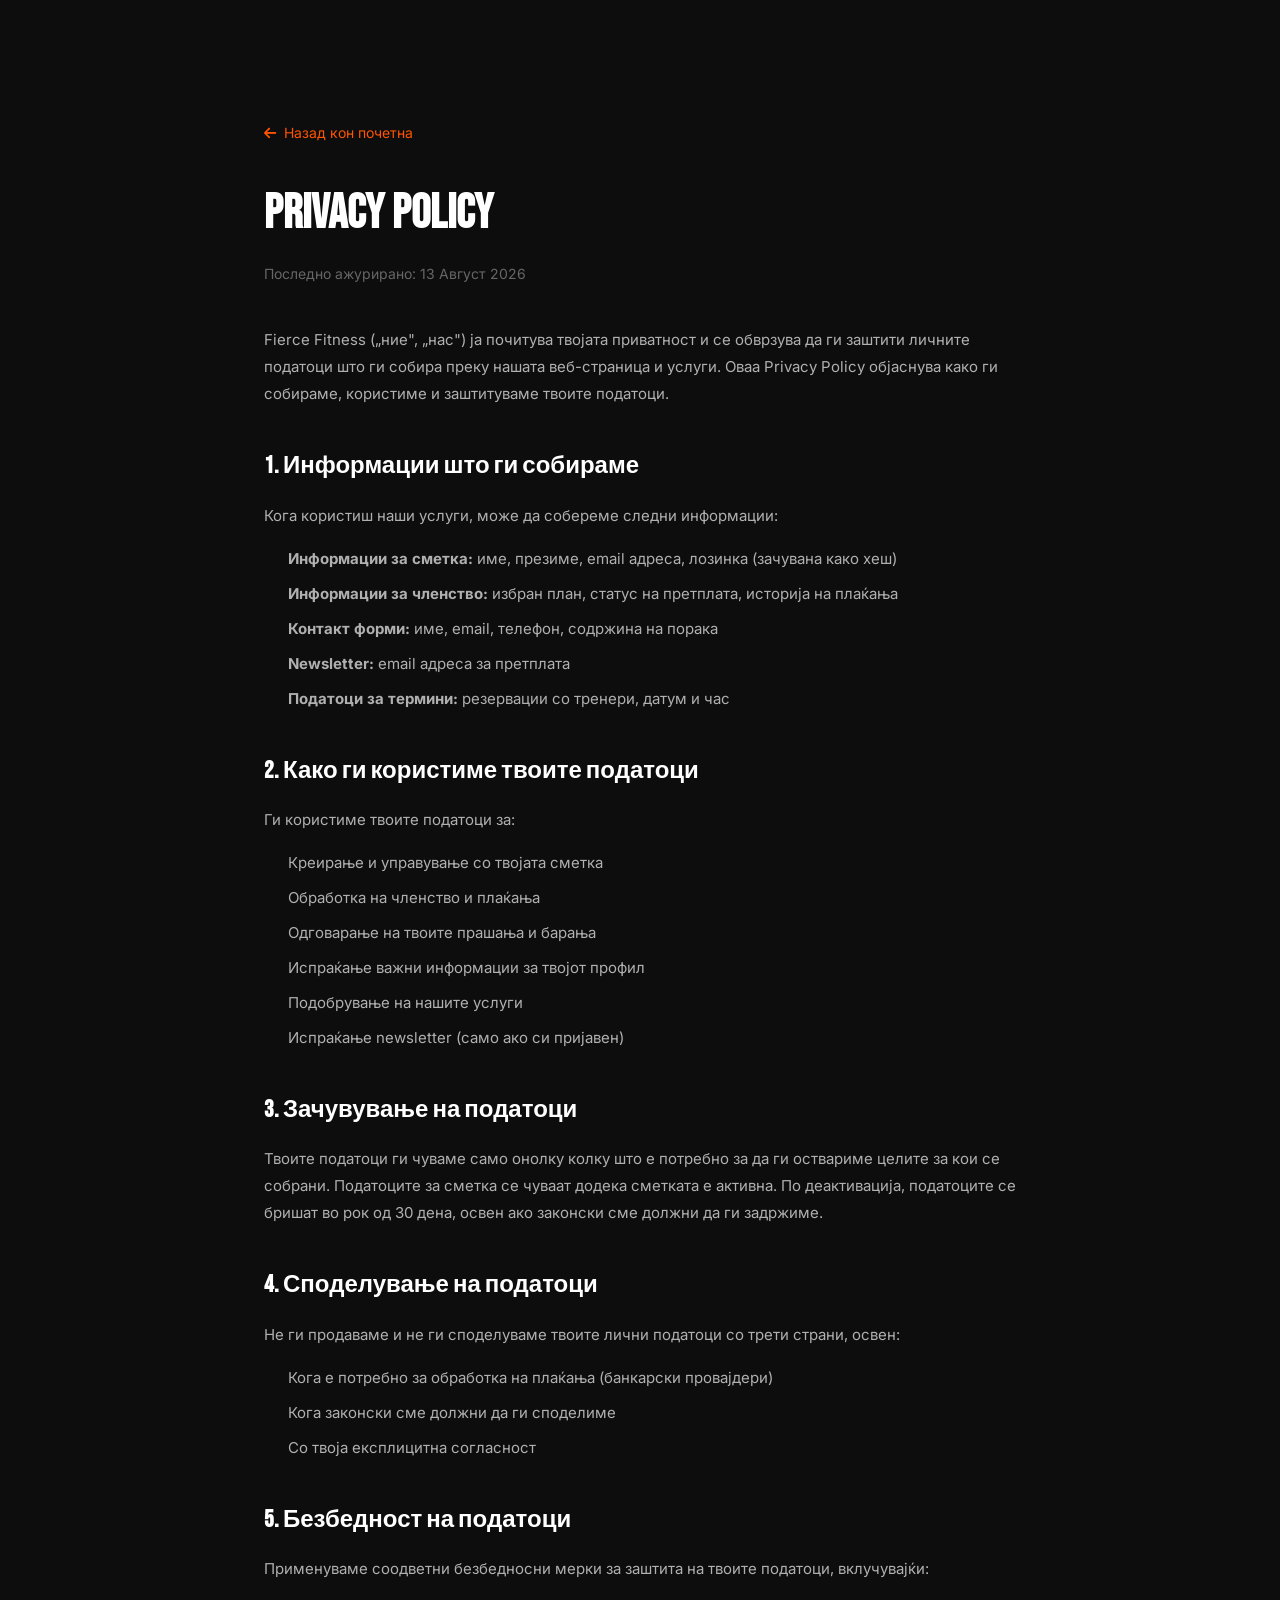
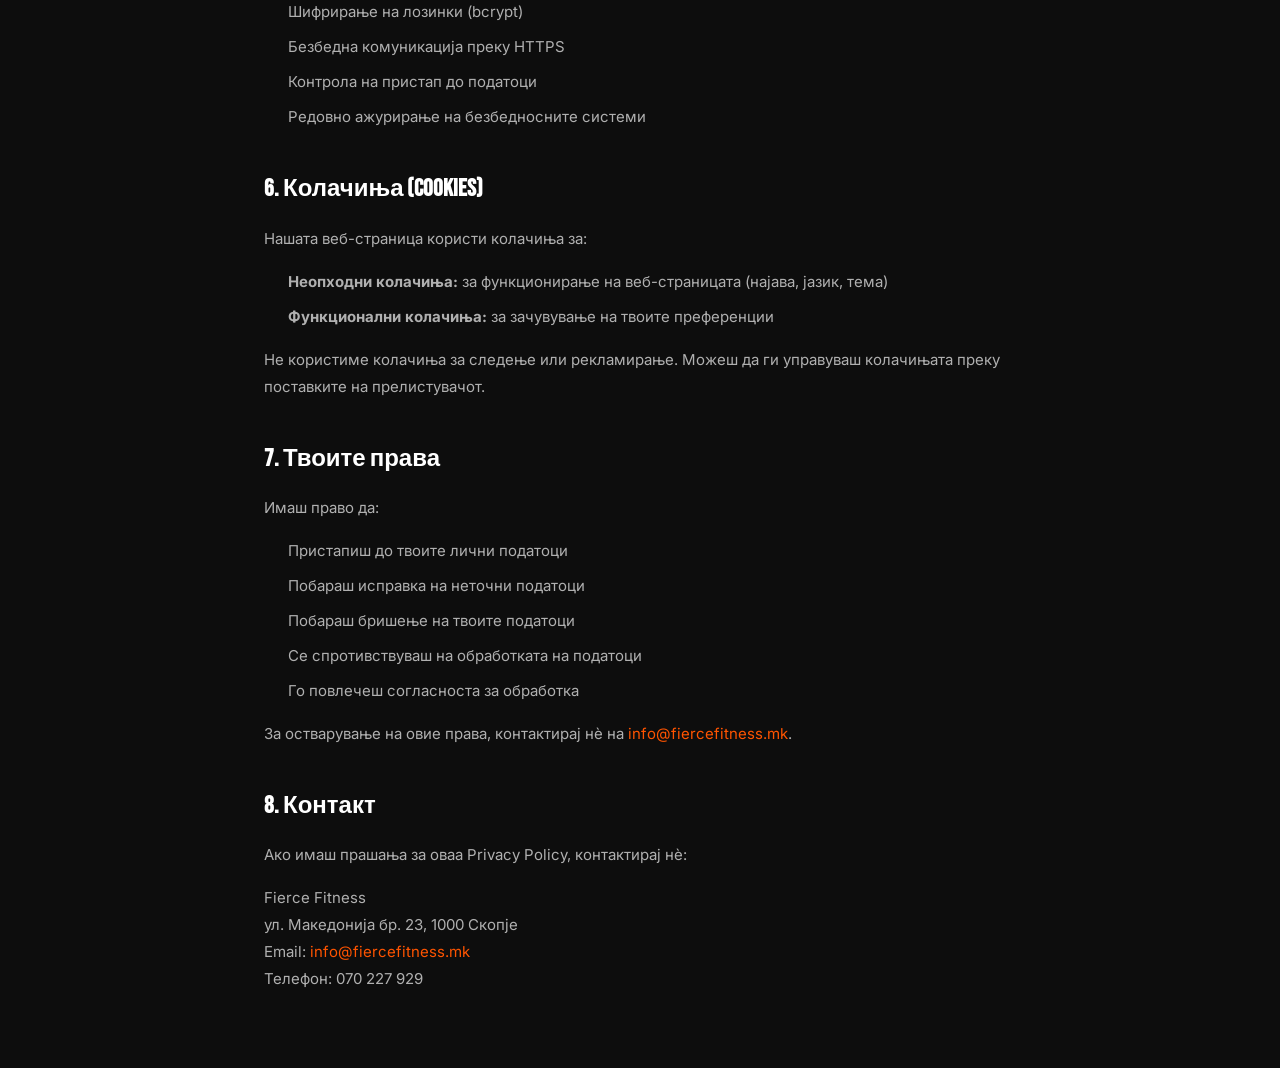
==== commit e717aa21: "Add blog section, fix pricing/UI bugs and improve accessibility" ====
--- a/privacy-policy.html
+++ b/privacy-policy.html
@@ -84,7 +84,7 @@
             <h1>Privacy Policy</h1>
             <p class="last-updated">Последно ажурирано: 13 Август 2026</p>
 
-            <p>Fierce Fitness („ние", „нас") го почитува твојот приватност и се обврзува да ги заштити личните податоци што ги собира преку нашата веб-страница и услуги. Оваа Privacy Policy објаснува како ги собираме, користиме и заштитуваме твоите податоци.</p>
+            <p>Fierce Fitness („ние", „нас") ја почитува твојата приватност и се обврзува да ги заштити личните податоци што ги собира преку нашата веб-страница и услуги. Оваа Privacy Policy објаснува како ги собираме, користиме и заштитуваме твоите податоци.</p>
 
             <h2>1. Информации што ги собираме</h2>
             <p>Кога користиш наши услуги, може да собереме следни информации:</p>
@@ -152,7 +152,7 @@
                 Fierce Fitness<br>
                 ул. Македонија бр. 23, 1000 Скопје<br>
                 Email: <a href="mailto:info@fiercefitness.mk">info@fiercefitness.mk</a><br>
-                Телефон: +389 2 312 4567
+                Телефон: 070 227 929
             </p>
         </div>
     </div>
--- a/style.css
+++ b/style.css
@@ -15,6 +15,8 @@
     --text-primary: #ffffff;
     --text-secondary: #b0b0b0;
     --text-muted: #666666;
+    --bg: var(--bg-secondary);
+    --text: var(--text-primary);
     --border: #2a2a2a;
     --border-light: #333333;
     --font-heading: 'Bebas Neue', 'Poppins', sans-serif;
@@ -43,6 +45,10 @@
 
 /* --- Light Mode Variables --- */
 body.light-mode {
+    --accent: #c43d00;
+    --accent-light: #d94a08;
+    --accent-glow: rgba(196, 61, 0, 0.2);
+    --accent-glow-strong: rgba(196, 61, 0, 0.35);
     --bg-primary: #f8f8f6;
     --bg-secondary: #f0efeb;
     --bg-card: #ffffff;
@@ -55,7 +61,7 @@
     --shadow-sm: 0 2px 8px rgba(0, 0, 0, 0.08);
     --shadow-md: 0 4px 20px rgba(0, 0, 0, 0.1);
     --shadow-lg: 0 8px 40px rgba(0, 0, 0, 0.12);
-    --shadow-accent: 0 4px 20px rgba(255, 84, 0, 0.15);
+    --shadow-accent: 0 4px 20px rgba(196, 61, 0, 0.18);
     --overlay-bg: rgba(248, 248, 246, 0.95);
     --overlay-heavy: rgba(248, 248, 246, 0.88);
     --overlay-medium: rgba(248, 248, 246, 0.82);
@@ -74,6 +80,24 @@
     box-sizing: border-box;
 }
 
+.skip-link {
+    position: absolute;
+    top: -100%;
+    left: 50%;
+    transform: translateX(-50%);
+    background: var(--accent);
+    color: white;
+    padding: 12px 24px;
+    border-radius: var(--radius-sm);
+    font-weight: 600;
+    z-index: 10000;
+    transition: top 0.3s ease;
+}
+
+.skip-link:focus {
+    top: 16px;
+}
+
 html {
     scroll-behavior: smooth;
     font-size: 16px;
@@ -116,10 +140,6 @@
     display: none !important;
 }
 
-body {
-    top: 0 !important;
-}
-
 .goog-te-gadget {
     display: none !important;
 }
@@ -157,15 +177,39 @@
     background: none;
 }
 
+button:focus-visible,
+a:focus-visible {
+    outline: 2px solid var(--accent);
+    outline-offset: 2px;
+}
+
 input, textarea {
     font-family: inherit;
     outline: none;
+}
+
+input:focus-visible,
+textarea:focus-visible {
+    outline: 2px solid var(--accent);
+    outline-offset: 2px;
 }
 
 .container {
     max-width: 1280px;
     margin: 0 auto;
     padding: 0 24px;
+}
+
+.sr-only {
+    position: absolute;
+    width: 1px;
+    height: 1px;
+    padding: 0;
+    margin: -1px;
+    overflow: hidden;
+    clip: rect(0, 0, 0, 0);
+    white-space: nowrap;
+    border: 0;
 }
 
 .section {
@@ -299,10 +343,10 @@
     background: var(--overlay-bg);
     backdrop-filter: blur(20px);
     -webkit-backdrop-filter: blur(20px);
-    border-top: 1px solid var(--border);
     z-index: 9000;
     padding: 20px 0;
     transform: translateY(100%);
+    box-shadow: 0 -4px 20px rgba(0, 0, 0, 0.3);
     transition: transform 0.5s cubic-bezier(0.4, 0, 0.2, 1);
 }
 
@@ -384,7 +428,7 @@
     left: 0;
     right: 0;
     z-index: 1000;
-    padding: 20px 0;
+    padding: 16px 0;
     transition: all 0.4s cubic-bezier(0.4, 0, 0.2, 1);
 }
 
@@ -392,8 +436,8 @@
     background: var(--nav-scrolled-bg);
     backdrop-filter: blur(20px);
     -webkit-backdrop-filter: blur(20px);
-    padding: 12px 0;
-    border-bottom: 1px solid var(--border);
+    padding: 10px 0;
+    box-shadow: 0 2px 20px rgba(0, 0, 0, 0.3);
 }
 
 .nav-container {
@@ -408,17 +452,17 @@
 .nav-logo {
     display: flex;
     align-items: center;
-    gap: 10px;
+    gap: 8px;
     font-family: var(--font-heading);
-    font-size: 24px;
-    letter-spacing: 3px;
+    font-size: 22px;
+    letter-spacing: 2px;
     color: var(--text-primary);
     transition: var(--transition-smooth);
 }
 
 .logo-flame {
     color: var(--accent);
-    font-size: 22px;
+    font-size: 20px;
     animation: flameFlicker 2s ease-in-out infinite alternate;
 }
 
@@ -440,16 +484,17 @@
 .nav-menu {
     display: flex;
     align-items: center;
-    gap: 32px;
+    gap: 28px;
 }
 
 .nav-link {
-    font-size: 14px;
+    font-size: 13px;
     font-weight: 500;
     color: var(--text-secondary);
     position: relative;
     padding: 4px 0;
     transition: color 0.3s ease;
+    letter-spacing: 0.3px;
 }
 
 .nav-link::after {
@@ -477,20 +522,141 @@
 .nav-actions {
     display: flex;
     align-items: center;
-    gap: 12px;
+    gap: 10px;
+}
+
+/* --- Theme Toggle Button --- */
+.theme-toggle {
+    width: 36px;
+    height: 36px;
+    display: flex;
+    align-items: center;
+    justify-content: center;
+    background: var(--bg-card);
+    border: 1px solid var(--border);
+    border-radius: 50%;
+    color: var(--text-primary);
+    font-size: 15px;
+    cursor: pointer;
+    transition: var(--transition-smooth);
+    position: relative;
+    overflow: hidden;
+    flex-shrink: 0;
+}
+
+.theme-toggle:hover {
+    border-color: var(--accent);
+    color: var(--accent);
+    background: rgba(255, 84, 0, 0.08);
+}
+
+.theme-toggle i {
+    transition: transform 0.4s cubic-bezier(0.4, 0, 0.2, 1), opacity 0.3s ease;
+}
+
+.theme-toggle.switching i {
+    transform: rotate(180deg) scale(0);
+    opacity: 0;
+}
+
+/* --- Translate Dropdown --- */
+.translate-wrapper {
+    position: relative;
+    flex-shrink: 0;
+}
+
+.translate-btn {
+    display: flex;
+    align-items: center;
+    gap: 5px;
+    padding: 5px 10px;
+    background: var(--bg-card);
+    border: 1px solid var(--border);
+    border-radius: 20px;
+    color: var(--text-secondary);
+    font-size: 12px;
+    font-weight: 600;
+    cursor: pointer;
+    transition: var(--transition-smooth);
+    font-family: var(--font-accent);
+    height: 30px;
+}
+
+.translate-btn:hover {
+    border-color: var(--accent);
+    color: var(--accent);
+}
+
+.translate-dropdown {
+    position: absolute;
+    top: calc(100% + 8px);
+    right: 0;
+    background: var(--bg-card);
+    border: 1px solid var(--border);
+    border-radius: var(--radius-md);
+    padding: 8px 0;
+    min-width: 170px;
+    box-shadow: var(--shadow-lg);
+    opacity: 0;
+    visibility: hidden;
+    transform: translateY(-8px);
+    transition: all 0.25s cubic-bezier(0.4, 0, 0.2, 1);
+    z-index: 1000;
+}
+
+.translate-dropdown.open {
+    opacity: 1;
+    visibility: visible;
+    transform: translateY(0);
+}
+
+.translate-option {
+    display: flex;
+    align-items: center;
+    gap: 10px;
+    padding: 9px 14px;
+    font-size: 13px;
+    color: var(--text-secondary);
+    cursor: pointer;
+    transition: background 0.2s ease, color 0.2s ease;
+}
+
+.translate-option:hover {
+    background: rgba(255, 84, 0, 0.08);
+    color: var(--text-primary);
+}
+
+.translate-option.active {
+    color: var(--accent);
+    font-weight: 600;
+}
+
+.translate-option .flag {
+    font-size: 15px;
+    line-height: 1;
+}
+
+/* Language transition effect */
+[data-i18n] {
+    transition: opacity 0.2s ease;
+}
+
+body.lang-switching [data-i18n] {
+    opacity: 0.3;
 }
 
 /* CTA Nav Button */
 .btn-nav-cta {
     display: inline-flex;
     align-items: center;
-    padding: 10px 24px;
+    padding: 8px 20px;
     background: var(--accent);
     color: white;
     font-size: 13px;
     font-weight: 600;
     border-radius: var(--radius-sm);
     transition: var(--transition-smooth);
+    letter-spacing: 0.3px;
 }
 
 .btn-nav-cta:hover {
@@ -630,6 +796,21 @@
     transition: background 0.1s linear;
 }
 
+.hero-gradient-bottom {
+    position: absolute;
+    bottom: 0;
+    left: 0;
+    right: 0;
+    height: 200px;
+    background: linear-gradient(to top, var(--bg-primary) 0%, transparent 100%);
+    pointer-events: none;
+    z-index: 1;
+}
+
+body.light-mode .hero-gradient-bottom {
+    background: linear-gradient(to top, var(--bg-primary) 0%, transparent 100%);
+}
+
 .hero-content {
     position: relative;
     z-index: 2;
@@ -897,6 +1078,30 @@
 /* --- Programs Section --- */
 .programs {
     background: var(--bg-secondary);
+    position: relative;
+}
+
+.programs::before {
+    content: '';
+    position: absolute;
+    top: -80px;
+    left: 0;
+    right: 0;
+    height: 80px;
+    background: linear-gradient(to bottom, transparent 0%, var(--bg-secondary) 100%);
+    pointer-events: none;
+}
+
+.programs::after {
+    content: '';
+    position: absolute;
+    bottom: -80px;
+    left: 0;
+    right: 0;
+    height: 80px;
+    background: linear-gradient(to bottom, var(--bg-secondary) 0%, transparent 100%);
+    pointer-events: none;
+    z-index: 1;
 }
 
 .programs-slider {
@@ -1036,10 +1241,18 @@
 }
 
 /* --- Trainers Section --- */
-.trainers-grid {
-    display: grid;
-    grid-template-columns: repeat(4, 1fr);
+.trainers-slider {
+    overflow: hidden;
+}
+
+.trainers-track {
+    display: flex;
     gap: 24px;
+    transition: transform 0.5s cubic-bezier(0.4, 0, 0.2, 1);
+}
+
+.trainers-track .trainer-card {
+    min-width: calc(25% - 18px);
 }
 
 .trainer-card {
@@ -1048,6 +1261,8 @@
     border-radius: var(--radius-lg);
     overflow: hidden;
     transition: var(--transition-smooth);
+    display: flex;
+    flex-direction: column;
 }
 
 .trainer-card:hover {
@@ -1060,6 +1275,7 @@
     position: relative;
     overflow: hidden;
     height: 280px;
+    flex-shrink: 0;
 }
 
 .trainer-image img {
@@ -1108,6 +1324,9 @@
 
 .trainer-info {
     padding: 20px;
+    display: flex;
+    flex-direction: column;
+    flex: 1;
 }
 
 .trainer-info h3 {
@@ -1115,6 +1334,8 @@
     font-size: 22px;
     letter-spacing: 1px;
     margin-bottom: 4px;
+    min-height: 26px;
+    line-height: 1.2;
 }
 
 .trainer-role {
@@ -1122,17 +1343,37 @@
     font-weight: 600;
     color: var(--accent);
     display: block;
-    margin-bottom: 6px;
+    margin-bottom: 8px;
+    min-height: 18px;
+    line-height: 1.3;
 }
 
 .trainer-spec {
     font-size: 13px;
     color: var(--text-muted);
+    line-height: 1.6;
+    flex: 1;
+}
+
+.btn-book-trainer {
+    margin-top: auto;
 }
 
 /* --- Pricing Section --- */
 .pricing {
     background: var(--bg-secondary);
+    position: relative;
+}
+
+.pricing::before {
+    content: '';
+    position: absolute;
+    top: -80px;
+    left: 0;
+    right: 0;
+    height: 80px;
+    background: linear-gradient(to bottom, transparent 0%, var(--bg-secondary) 100%);
+    pointer-events: none;
 }
 
 .pricing-grid {
@@ -1261,128 +1502,29 @@
     width: 100%;
 }
 
-/* --- Blog Section --- */
-.blog-grid {
-    display: grid;
-    grid-template-columns: 1fr 1fr;
-    grid-template-rows: auto auto;
-    gap: 24px;
-}
-
-.blog-card {
-    background: var(--bg-card);
-    border: 1px solid var(--border);
-    border-radius: var(--radius-lg);
-    overflow: hidden;
-    transition: var(--transition-smooth);
-}
-
-.blog-card:hover {
-    transform: translateY(-6px);
-    box-shadow: var(--shadow-lg);
-}
-
-.blog-featured {
-    grid-row: 1 / 3;
-}
-
-.blog-image {
-    position: relative;
-    overflow: hidden;
-    height: 200px;
-}
-
-.blog-featured .blog-image {
-    height: 320px;
-}
-
-.blog-image img {
-    width: 100%;
-    height: 100%;
-    object-fit: cover;
-    transition: transform 0.6s cubic-bezier(0.4, 0, 0.2, 1);
-}
-
-.blog-card:hover .blog-image img {
-    transform: scale(1.06);
-}
-
-.blog-overlay {
-    position: absolute;
-    inset: 0;
-    background: linear-gradient(to top, var(--overlay-gradient-blog) 0%, transparent 50%);
-    display: flex;
-    align-items: flex-end;
-    justify-content: center;
-    padding-bottom: 24px;
-    opacity: 0;
-    transition: opacity 0.4s ease;
-}
-
-.blog-card:hover .blog-overlay {
-    opacity: 1;
-}
-
-.blog-read-more {
-    color: var(--accent);
-    font-size: 14px;
-    font-weight: 600;
-    cursor: pointer;
-}
-
-.blog-category {
-    position: absolute;
-    top: 16px;
-    left: 16px;
-    background: var(--accent);
-    color: white;
-    padding: 4px 14px;
-    border-radius: 20px;
-    font-size: 12px;
-    font-weight: 600;
-}
-
-.blog-content {
-    padding: 20px;
-}
-
-.blog-meta {
-    display: flex;
-    gap: 16px;
-    margin-bottom: 10px;
-    font-size: 13px;
-    color: var(--text-muted);
-}
-
-.blog-meta i {
-    margin-right: 4px;
-    color: var(--accent);
-}
-
-.blog-content h3 {
-    font-family: var(--font-heading);
-    font-size: 24px;
-    letter-spacing: 1px;
-    line-height: 1.2;
-    margin-bottom: 8px;
-}
-
-.blog-content h4 {
-    font-family: var(--font-heading);
-    font-size: 20px;
-    letter-spacing: 1px;
-    line-height: 1.2;
-}
-
-.blog-content p {
-    font-size: 14px;
-    color: var(--text-secondary);
-    line-height: 1.6;
-}
+/* --- Contact Section --- */
 
 /* --- Contact Section --- */
 .contact {
     background: var(--bg-secondary);
+    position: relative;
+}
+
+.contact::before {
+    content: '';
+    position: absolute;
+    top: -80px;
+    left: 0;
+    right: 0;
+    height: 80px;
+    background: linear-gradient(to bottom, transparent 0%, var(--bg-secondary) 100%);
+    pointer-events: none;
+}
+
+.locations-wrapper {
+    display: flex;
+    gap: 40px;
+    flex-wrap: wrap;
 }
 
 .contact-grid {
@@ -1467,6 +1609,14 @@
     display: block;
 }
 
+.password-hint {
+    display: block;
+    font-size: 11px;
+    color: var(--text-muted);
+    margin-top: 6px;
+    line-height: 1.4;
+}
+
 .btn-submit {
     width: 100%;
     margin-top: 8px;
@@ -1494,7 +1644,6 @@
     font-size: 15px;
 }
 
-/* Contact Info */
 .contact-info-card {
     background: var(--bg-card);
     border: 1px solid var(--border);
@@ -1549,8 +1698,19 @@
 /* --- Footer --- */
 .footer {
     background: var(--bg-primary);
-    border-top: 1px solid var(--border);
     padding: 60px 0 0;
+    position: relative;
+}
+
+.footer::before {
+    content: '';
+    position: absolute;
+    top: -80px;
+    left: 0;
+    right: 0;
+    height: 80px;
+    background: linear-gradient(to bottom, transparent 0%, var(--bg-primary) 100%);
+    pointer-events: none;
 }
 
 .footer-grid {
@@ -1689,12 +1849,6 @@
     background: var(--accent-light);
 }
 
-.footer-bottom {
-    border-top: 1px solid var(--border);
-    padding: 20px 0;
-    text-align: center;
-}
-
 .footer-bottom p {
     font-size: 13px;
     color: var(--text-muted);
@@ -1704,8 +1858,8 @@
 .animate-in {
     opacity: 0;
     transform: translateY(20px);
-    transition: opacity 0.6s cubic-bezier(0.4, 0, 0.2, 1),
-    transform 0.6s cubic-bezier(0.4, 0, 0.2, 1);
+    transition: opacity 0.2s cubic-bezier(0.4, 0, 0.2, 1),
+    transform 0.2s cubic-bezier(0.4, 0, 0.2, 1);
 }
 
 .animate-in.visible {
@@ -1786,24 +1940,12 @@
         min-width: calc(50% - 12px);
     }
 
-    .trainers-grid {
-        grid-template-columns: repeat(2, 1fr);
-    }
-
     .pricing-grid {
         grid-template-columns: 1fr;
         max-width: 420px;
         margin: 0 auto;
     }
 
-    .blog-grid {
-        grid-template-columns: 1fr;
-    }
-
-    .blog-featured {
-        grid-row: auto;
-    }
-
     .footer-grid {
         grid-template-columns: 1fr 1fr;
     }
@@ -1871,12 +2013,6 @@
 
     .stat-number, .stat-suffix {
         font-size: 32px;
-    }
-
-    .trainers-grid {
-        grid-template-columns: 1fr;
-        max-width: 360px;
-        margin: 0 auto;
     }
 
     .pricing-card {
@@ -1899,39 +2035,6 @@
         transform: scale(4);
         opacity: 0;
     }
-}
-
-/* Language transition */
-[data-i18n] {
-    transition: opacity 0.3s ease;
-}
-
-body.lang-switching [data-i18n] {
-    opacity: 0.3;
-}
-
-/* --- Theme Toggle Button --- */
-.theme-toggle {
-    width: 36px;
-    height: 36px;
-    display: flex;
-    align-items: center;
-    justify-content: center;
-    background: var(--bg-card);
-    border: 1px solid var(--border);
-    border-radius: 50%;
-    color: var(--text-primary);
-    font-size: 15px;
-    cursor: pointer;
-    transition: var(--transition-smooth);
-    position: relative;
-    overflow: hidden;
-}
-
-.theme-toggle:hover {
-    border-color: var(--accent);
-    color: var(--accent);
-    background: rgba(255, 84, 0, 0.08);
 }
 
 .theme-toggle i {
@@ -2004,13 +2107,13 @@
     z-index: 2;
 }
 
-/* --- Trainer Card Featured (asymmetry) --- */
+/* --- Trainer Card Featured --- */
 .trainer-card--featured {
     grid-row: span 1;
 }
 
 .trainer-card--featured .trainer-image {
-    height: 320px;
+    height: 280px;
 }
 
 /* --- Light Mode Specific Adjustments --- */
@@ -2545,6 +2648,31 @@
     font-size: 12px;
 }
 
+/* --- Dashboard --- */
+.dashboard-section-header {
+    display: flex;
+    align-items: center;
+    justify-content: space-between;
+    margin-bottom: 10px;
+}
+
+.btn-dash-action {
+    background: rgba(255, 84, 0, 0.12);
+    color: var(--accent);
+    border: 1px solid var(--accent);
+    padding: 4px 10px;
+    border-radius: 12px;
+    font-size: 11px;
+    font-weight: 600;
+    cursor: pointer;
+    transition: var(--transition-smooth);
+}
+
+.btn-dash-action:hover {
+    background: var(--accent);
+    color: #fff;
+}
+
 /* Pricing card active state */
 .pricing-card.is-active {
     border-color: var(--accent);
@@ -2580,6 +2708,21 @@
 /* ============================================
    FAQ Section
    ============================================ */
+.faq {
+    position: relative;
+}
+
+.faq::before {
+    content: '';
+    position: absolute;
+    top: -80px;
+    left: 0;
+    right: 0;
+    height: 80px;
+    background: linear-gradient(to bottom, transparent 0%, var(--bg-primary) 100%);
+    pointer-events: none;
+}
+
 .faq-list {
     max-width: 800px;
     margin: 0 auto;
@@ -2649,6 +2792,166 @@
     color: var(--text-secondary);
     font-size: 15px;
     line-height: 1.7;
+}
+
+/* ============================================
+   Blog Section
+   ============================================ */
+.blog {
+    position: relative;
+}
+
+.blog::before {
+    content: '';
+    position: absolute;
+    top: -80px;
+    left: 0;
+    right: 0;
+    height: 80px;
+    background: linear-gradient(to bottom, transparent 0%, var(--bg-primary) 100%);
+    pointer-events: none;
+}
+
+.blog-grid {
+    display: grid;
+    grid-template-columns: repeat(3, 1fr);
+    gap: 24px;
+}
+
+.blog-card {
+    background: var(--bg-card);
+    border: 1px solid var(--border);
+    border-radius: var(--radius-lg);
+    overflow: hidden;
+    transition: var(--transition-smooth);
+}
+
+.blog-card:hover {
+    transform: translateY(-8px);
+    box-shadow: var(--shadow-lg);
+    border-color: var(--border-light);
+}
+
+.blog-card-image {
+    position: relative;
+    overflow: hidden;
+    height: 200px;
+}
+
+.blog-card-image img {
+    width: 100%;
+    height: 100%;
+    object-fit: cover;
+    transition: transform 0.6s cubic-bezier(0.4, 0, 0.2, 1);
+}
+
+.blog-card:hover .blog-card-image img {
+    transform: scale(1.08);
+}
+
+.blog-card-category {
+    position: absolute;
+    top: 12px;
+    left: 12px;
+    background: var(--accent);
+    color: white;
+    padding: 4px 12px;
+    border-radius: 20px;
+    font-size: 11px;
+    font-weight: 600;
+    letter-spacing: 0.5px;
+    text-transform: uppercase;
+}
+
+.blog-card-body {
+    padding: 20px;
+}
+
+.blog-card-date {
+    font-size: 12px;
+    color: var(--text-muted);
+    margin-bottom: 8px;
+    display: flex;
+    align-items: center;
+    gap: 6px;
+}
+
+.blog-card-date i {
+    font-size: 11px;
+    color: var(--accent);
+}
+
+.blog-card-title {
+    font-family: var(--font-heading);
+    font-size: 20px;
+    letter-spacing: 0.5px;
+    margin-bottom: 8px;
+    line-height: 1.2;
+}
+
+.blog-card-excerpt {
+    font-size: 14px;
+    color: var(--text-secondary);
+    line-height: 1.6;
+    display: -webkit-box;
+    -webkit-line-clamp: 3;
+    -webkit-box-orient: vertical;
+    overflow: hidden;
+}
+
+.blog-card-author {
+    margin-top: 12px;
+    padding-top: 12px;
+    border-top: 1px solid var(--border);
+    font-size: 12px;
+    color: var(--text-muted);
+    display: flex;
+    align-items: center;
+    gap: 6px;
+}
+
+.blog-card-author i {
+    color: var(--accent);
+}
+
+.blog-loading {
+    grid-column: 1 / -1;
+    text-align: center;
+    padding: 60px 20px;
+    color: var(--text-muted);
+}
+
+.blog-loading i {
+    font-size: 32px;
+    color: var(--accent);
+    margin-bottom: 12px;
+    display: block;
+}
+
+.blog-empty {
+    grid-column: 1 / -1;
+    text-align: center;
+    padding: 60px 20px;
+    color: var(--text-muted);
+}
+
+.blog-empty i {
+    font-size: 48px;
+    color: var(--text-muted);
+    margin-bottom: 12px;
+    display: block;
+}
+
+@media (max-width: 1024px) {
+    .blog-grid {
+        grid-template-columns: repeat(2, 1fr);
+    }
+}
+
+@media (max-width: 768px) {
+    .blog-grid {
+        grid-template-columns: 1fr;
+    }
 }
 
 /* ============================================
@@ -2723,4 +3026,27 @@
     .sticky-mobile-cta {
         display: flex;
     }
+}
+
+/* --- Reduced Motion --- */
+@media (prefers-reduced-motion: reduce) {
+    *, *::before, *::after {
+        animation-duration: 0.01ms !important;
+        animation-iteration-count: 1 !important;
+        transition-duration: 0.01ms !important;
+        scroll-behavior: auto !important;
+    }
+
+    .animate-in {
+        opacity: 1;
+        transform: none;
+    }
+
+    .loader {
+        display: none;
+    }
+
+    .cursor, .cursor-follower {
+        display: none;
+    }
 }
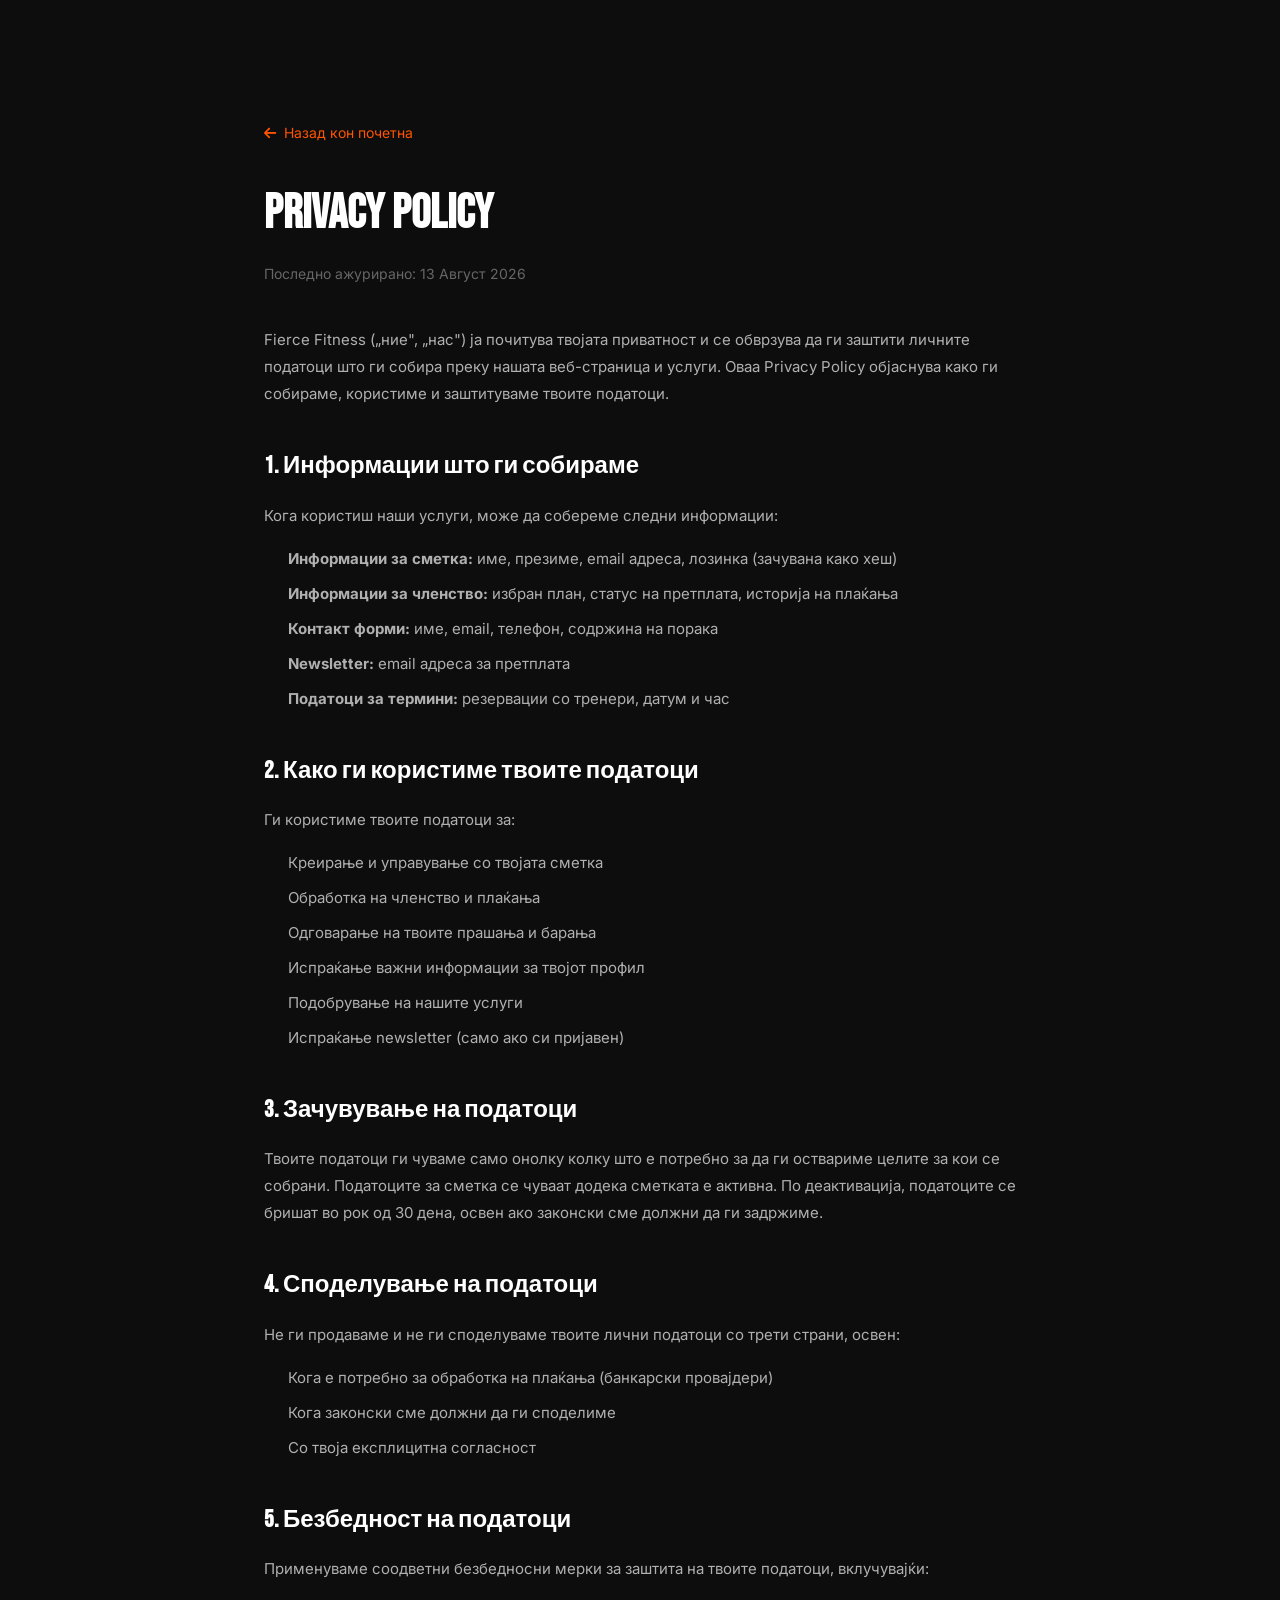
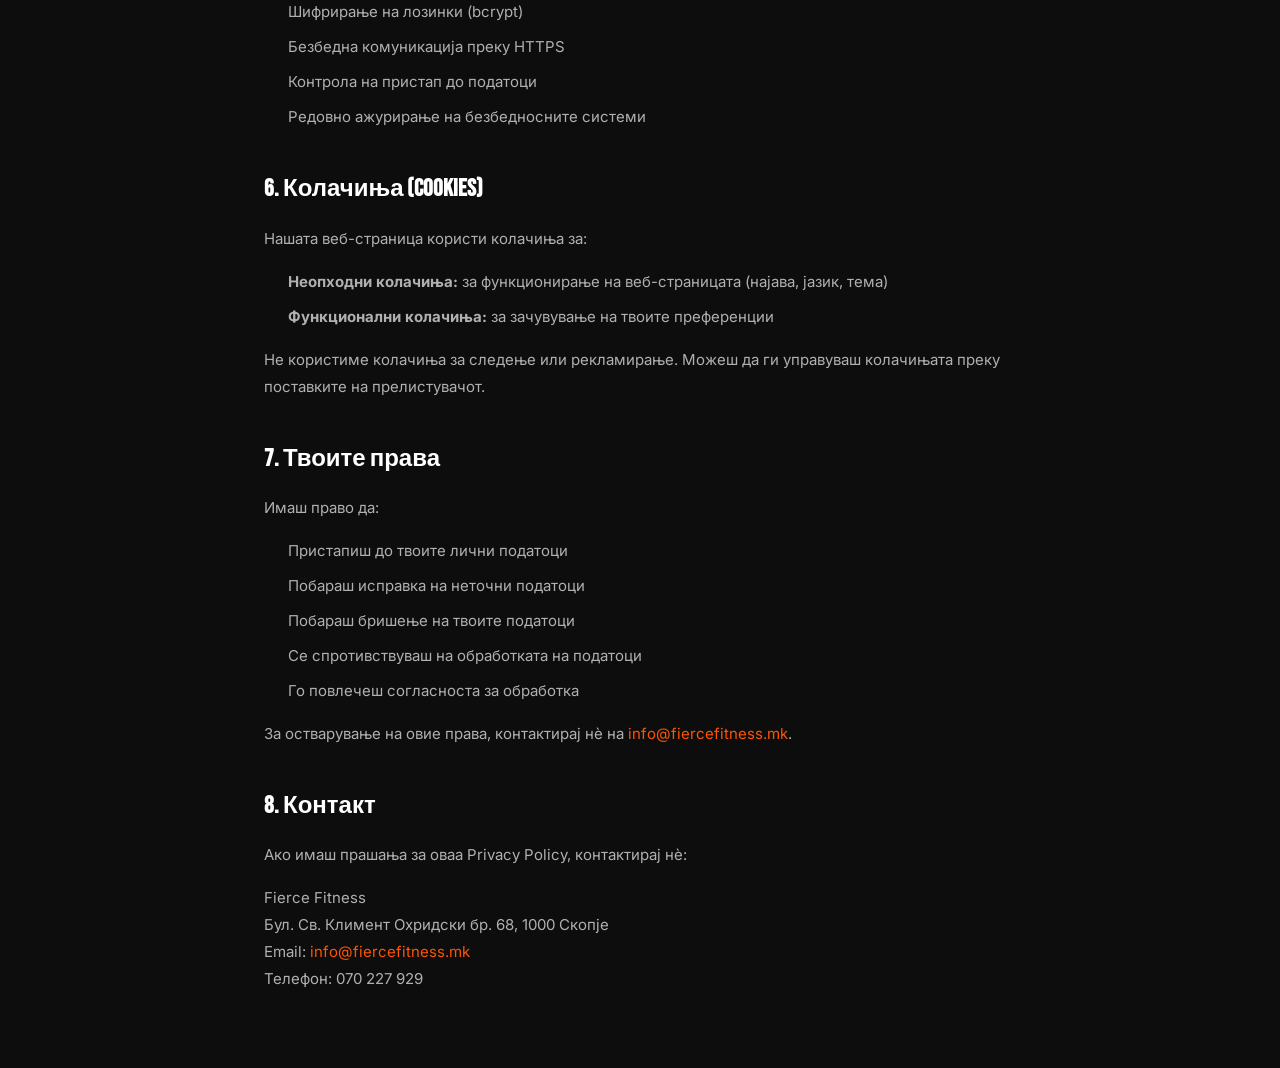
==== commit c495c8bf: "Update hero slogan, address and blog images" ====
--- a/privacy-policy.html
+++ b/privacy-policy.html
@@ -150,7 +150,7 @@
             <p>Ако имаш прашања за оваа Privacy Policy, контактирај нè:</p>
             <p>
                 Fierce Fitness<br>
-                ул. Македонија бр. 23, 1000 Скопје<br>
+                Бул. Св. Климент Охридски бр. 68, 1000 Скопје<br>
                 Email: <a href="mailto:info@fiercefitness.mk">info@fiercefitness.mk</a><br>
                 Телефон: 070 227 929
             </p>
--- a/style.css
+++ b/style.css
@@ -429,14 +429,30 @@
     right: 0;
     z-index: 1000;
     padding: 16px 0;
-    transition: all 0.4s cubic-bezier(0.4, 0, 0.2, 1);
+    transition: padding 0.4s cubic-bezier(0.4, 0, 0.2, 1);
+}
+
+/* Blur/bg на посебен слој — backdrop-filter на .navbar би создал containing
+   block за fixed .nav-menu и менито би се појавило само во висина на navbar-от */
+.navbar::before {
+    content: '';
+    position: absolute;
+    inset: 0;
+    background: var(--nav-scrolled-bg);
+    -webkit-backdrop-filter: blur(20px);
+    backdrop-filter: blur(20px);
+    opacity: 0;
+    transition: opacity 0.4s cubic-bezier(0.4, 0, 0.2, 1);
+    pointer-events: none;
+    z-index: -1;
 }
 
 .navbar.scrolled {
-    background: var(--nav-scrolled-bg);
-    backdrop-filter: blur(20px);
-    -webkit-backdrop-filter: blur(20px);
     padding: 10px 0;
+}
+
+.navbar.scrolled::before {
+    opacity: 1;
     box-shadow: 0 2px 20px rgba(0, 0, 0, 0.3);
 }
 
@@ -1113,6 +1129,22 @@
     display: flex;
     gap: 24px;
     transition: transform 0.5s cubic-bezier(0.4, 0, 0.2, 1);
+    touch-action: pan-y;
+}
+
+.programs-track.dragging {
+    transition: none;
+    user-select: none;
+}
+
+@media (hover: hover) {
+    .programs-track {
+        cursor: grab;
+    }
+
+    .programs-track.dragging {
+        cursor: grabbing;
+    }
 }
 
 .program-card {
@@ -1145,34 +1177,6 @@
 
 .program-card:hover .program-image img {
     transform: scale(1.08);
-}
-
-.program-overlay {
-    position: absolute;
-    inset: 0;
-    background: linear-gradient(to top, var(--overlay-gradient-program) 0%, transparent 60%);
-    display: flex;
-    align-items: flex-end;
-    justify-content: center;
-    padding-bottom: 20px;
-    opacity: 0;
-    transition: opacity 0.4s ease;
-}
-
-.program-card:hover .program-overlay {
-    opacity: 1;
-}
-
-.program-more {
-    color: var(--accent);
-    font-size: 14px;
-    font-weight: 600;
-    cursor: pointer;
-    transition: var(--transition-smooth);
-}
-
-.program-more:hover {
-    letter-spacing: 1px;
 }
 
 .program-info {
@@ -1522,9 +1526,9 @@
 }
 
 .locations-wrapper {
-    display: flex;
-    gap: 40px;
-    flex-wrap: wrap;
+    display: grid;
+    grid-template-columns: repeat(2, minmax(0, 1fr));
+    gap: 24px;
 }
 
 .contact-grid {
@@ -1881,29 +1885,61 @@
 /* --- Responsive Design --- */
 @media (max-width: 1024px) {
     .nav-menu {
-        display: none;
+        display: flex;
         position: fixed;
         top: 0;
         left: 0;
         right: 0;
         bottom: 0;
         background: var(--mobile-menu-bg);
+        -webkit-backdrop-filter: blur(20px);
         backdrop-filter: blur(20px);
         flex-direction: column;
         justify-content: center;
         align-items: center;
         gap: 24px;
         z-index: 999;
+        opacity: 0;
+        visibility: hidden;
+        pointer-events: none;
+        transition: opacity 0.3s cubic-bezier(0.4, 0, 0.2, 1),
+        visibility 0.3s cubic-bezier(0.4, 0, 0.2, 1);
     }
 
     .nav-menu.active {
-        display: flex;
+        opacity: 1;
+        visibility: visible;
+        pointer-events: auto;
     }
 
     .nav-menu .nav-link {
         font-size: 24px;
         font-family: var(--font-heading);
         letter-spacing: 3px;
+    }
+
+    .nav-menu.active .nav-link {
+        animation: menuItemIn 0.4s cubic-bezier(0.4, 0, 0.2, 1) backwards;
+    }
+
+    .nav-menu.active .nav-link:nth-child(1) { animation-delay: 0.05s; }
+    .nav-menu.active .nav-link:nth-child(2) { animation-delay: 0.09s; }
+    .nav-menu.active .nav-link:nth-child(3) { animation-delay: 0.13s; }
+    .nav-menu.active .nav-link:nth-child(4) { animation-delay: 0.17s; }
+    .nav-menu.active .nav-link:nth-child(5) { animation-delay: 0.21s; }
+    .nav-menu.active .nav-link:nth-child(6) { animation-delay: 0.25s; }
+    .nav-menu.active .nav-link:nth-child(7) { animation-delay: 0.29s; }
+    .nav-menu.active .nav-link:nth-child(8) { animation-delay: 0.33s; }
+
+    @keyframes menuItemIn {
+        from {
+            opacity: 0;
+            transform: translateY(16px);
+        }
+        to {
+            opacity: 1;
+            transform: translateY(0);
+        }
     }
 
     .hamburger {
@@ -1940,6 +1976,10 @@
         min-width: calc(50% - 12px);
     }
 
+    .trainers-track .trainer-card {
+        min-width: calc(50% - 12px);
+    }
+
     .pricing-grid {
         grid-template-columns: 1fr;
         max-width: 420px;
@@ -1974,6 +2014,31 @@
         min-width: calc(100% - 0px);
     }
 
+    .trainers-track .trainer-card {
+        min-width: 100%;
+    }
+
+    .trainer-image {
+        height: 340px;
+    }
+
+    .trainer-info {
+        padding: 24px 20px;
+    }
+
+    .trainer-info h3 {
+        font-size: 24px;
+    }
+
+    .trainer-role {
+        font-size: 14px;
+    }
+
+    .trainer-spec {
+        font-size: 15px;
+        line-height: 1.7;
+    }
+
     .contact-grid {
         grid-template-columns: 1fr;
     }
@@ -2017,6 +2082,11 @@
 
     .pricing-card {
         padding: 32px 24px;
+    }
+
+    .locations-wrapper {
+        grid-template-columns: 1fr;
+        gap: 16px;
     }
 }
 
@@ -2819,6 +2889,8 @@
 }
 
 .blog-card {
+    display: flex;
+    flex-direction: column;
     background: var(--bg-card);
     border: 1px solid var(--border);
     border-radius: var(--radius-lg);
@@ -2864,6 +2936,9 @@
 }
 
 .blog-card-body {
+    display: flex;
+    flex-direction: column;
+    flex: 1;
     padding: 20px;
 }
 
@@ -2893,6 +2968,7 @@
     font-size: 14px;
     color: var(--text-secondary);
     line-height: 1.6;
+    margin-bottom: 12px;
     display: -webkit-box;
     -webkit-line-clamp: 3;
     -webkit-box-orient: vertical;
@@ -2900,7 +2976,7 @@
 }
 
 .blog-card-author {
-    margin-top: 12px;
+    margin-top: auto;
     padding-top: 12px;
     border-top: 1px solid var(--border);
     font-size: 12px;
@@ -2942,15 +3018,232 @@
     display: block;
 }
 
+/* --- Blog "read more" --- */
+.blog-card {
+    cursor: pointer;
+}
+
+.blog-card:focus-visible {
+    outline: 2px solid var(--accent);
+    outline-offset: 3px;
+}
+
+.blog-card-more {
+    display: inline-flex;
+    align-items: center;
+    gap: 8px;
+    margin-top: 14px;
+    font-family: var(--font-accent);
+    font-size: 13px;
+    font-weight: 600;
+    letter-spacing: 1px;
+    text-transform: uppercase;
+    color: var(--accent);
+    transition: var(--transition-smooth);
+}
+
+.blog-card:hover .blog-card-more {
+    gap: 12px;
+}
+
+.blog-card-more i {
+    font-size: 11px;
+    transition: var(--transition-smooth);
+}
+
+.blog-card:hover .blog-card-more i {
+    transform: translateX(3px);
+}
+
+/* --- Blog Modal --- */
+.blog-modal {
+    display: none;
+    position: fixed;
+    inset: 0;
+    z-index: 10003;
+    align-items: center;
+    justify-content: center;
+}
+
+.blog-modal.show {
+    display: flex;
+}
+
+.blog-modal-overlay {
+    position: absolute;
+    inset: 0;
+    background: rgba(0, 0, 0, 0.7);
+    backdrop-filter: blur(4px);
+}
+
+.blog-modal-content {
+    position: relative;
+    background: var(--bg-card);
+    border: 1px solid var(--border);
+    border-radius: var(--radius-lg);
+    width: 100%;
+    max-width: 720px;
+    max-height: 90vh;
+    z-index: 1;
+    overflow-y: auto;
+    overscroll-behavior: contain;
+    animation: modalSlideIn 0.3s ease;
+    -webkit-overflow-scrolling: touch;
+}
+
+.blog-modal-close {
+    position: absolute;
+    top: 12px;
+    right: 14px;
+    width: 40px;
+    height: 40px;
+    display: flex;
+    align-items: center;
+    justify-content: center;
+    background: rgba(0, 0, 0, 0.5);
+    border: 1px solid rgba(255, 255, 255, 0.15);
+    border-radius: 50%;
+    color: #fff;
+    font-size: 22px;
+    line-height: 1;
+    cursor: pointer;
+    z-index: 2;
+    transition: var(--transition-smooth);
+}
+
+.blog-modal-close:hover {
+    background: var(--accent);
+    border-color: var(--accent);
+    transform: rotate(90deg);
+}
+
+.blog-modal-image {
+    position: relative;
+    height: 280px;
+    overflow: hidden;
+}
+
+.blog-modal-image img {
+    width: 100%;
+    height: 100%;
+    object-fit: cover;
+}
+
+.blog-modal-body {
+    padding: 28px 32px 32px;
+}
+
+.blog-modal-title {
+    font-family: var(--font-heading);
+    font-size: 28px;
+    line-height: 1.25;
+    letter-spacing: 0.5px;
+    margin: 10px 0 12px;
+}
+
+.blog-modal-author {
+    display: flex;
+    align-items: center;
+    gap: 6px;
+    font-size: 13px;
+    color: var(--text-muted);
+    padding-bottom: 16px;
+    margin-bottom: 16px;
+    border-bottom: 1px solid var(--border);
+}
+
+.blog-modal-author i {
+    color: var(--accent);
+}
+
+.blog-modal-text p {
+    font-size: 15px;
+    line-height: 1.75;
+    color: var(--text-secondary);
+    margin-bottom: 16px;
+}
+
+.blog-modal-text p:last-child {
+    margin-bottom: 0;
+}
+
 @media (max-width: 1024px) {
     .blog-grid {
         grid-template-columns: repeat(2, 1fr);
     }
+
+    .blog-modal-image {
+        height: 240px;
+    }
 }
 
 @media (max-width: 768px) {
     .blog-grid {
         grid-template-columns: 1fr;
+    }
+
+    .blog-modal-content {
+        margin: 12px;
+        max-height: 92dvh;
+        border-radius: var(--radius-lg);
+    }
+
+    .blog-modal-image {
+        height: 180px;
+    }
+
+    .blog-modal-body {
+        padding: 20px 20px calc(24px + env(safe-area-inset-bottom, 0px));
+    }
+
+    .blog-modal-title {
+        font-size: 22px;
+    }
+
+    .blog-modal-close {
+        top: 10px;
+        right: 10px;
+        width: 44px;
+        height: 44px;
+        font-size: 24px;
+    }
+
+    .blog-card-more {
+        min-height: 44px;
+        font-size: 14px;
+        margin-top: 10px;
+    }
+}
+
+@media (max-width: 480px) {
+    .blog-modal-image {
+        height: 150px;
+    }
+
+    .blog-modal-title {
+        font-size: 19px;
+    }
+
+    .blog-modal-text p {
+        font-size: 15px;
+        line-height: 1.7;
+    }
+}
+
+/* Touch devices: avoid sticky hover transform on cards */
+@media (hover: none) {
+    .blog-card:hover {
+        transform: none;
+        box-shadow: none;
+        border-color: var(--border);
+    }
+
+    .blog-card:active {
+        transform: scale(0.985);
+    }
+
+    .blog-card:hover .blog-card-more {
+        gap: 8px;
     }
 }
 
